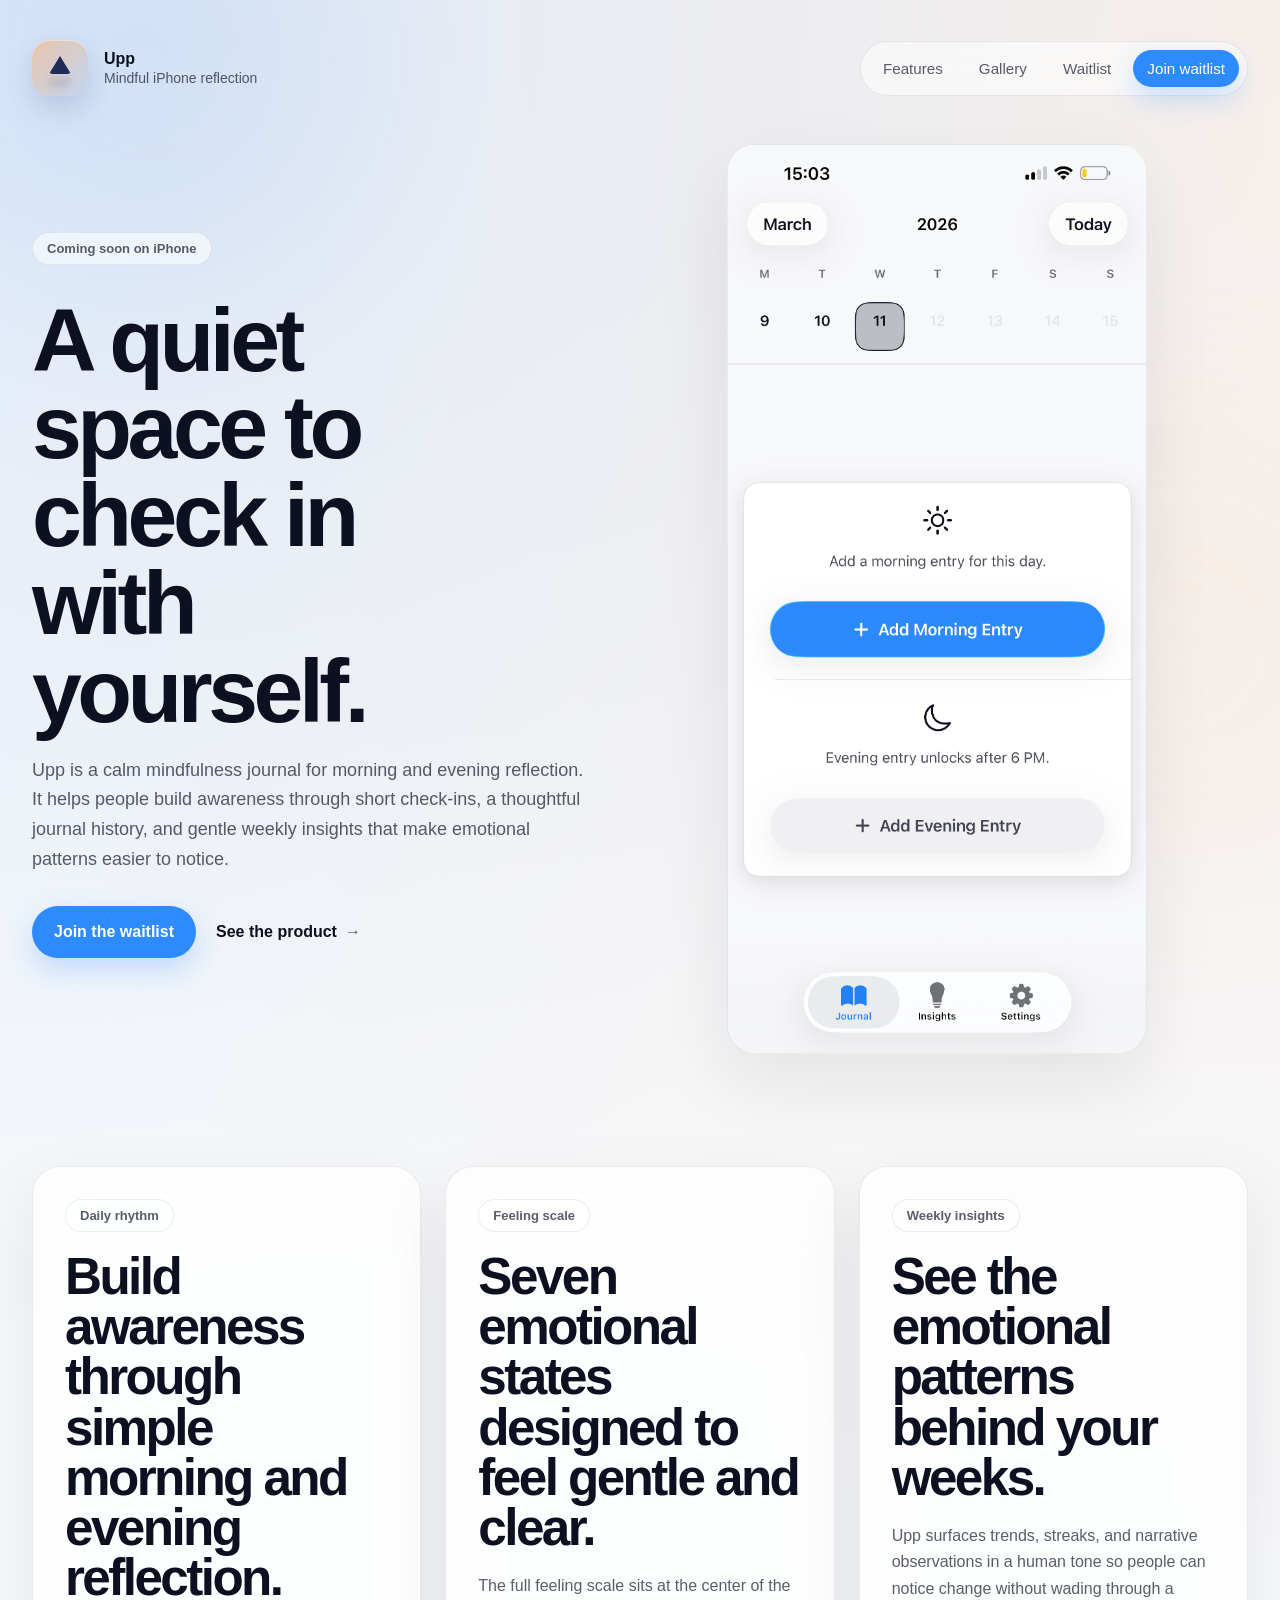
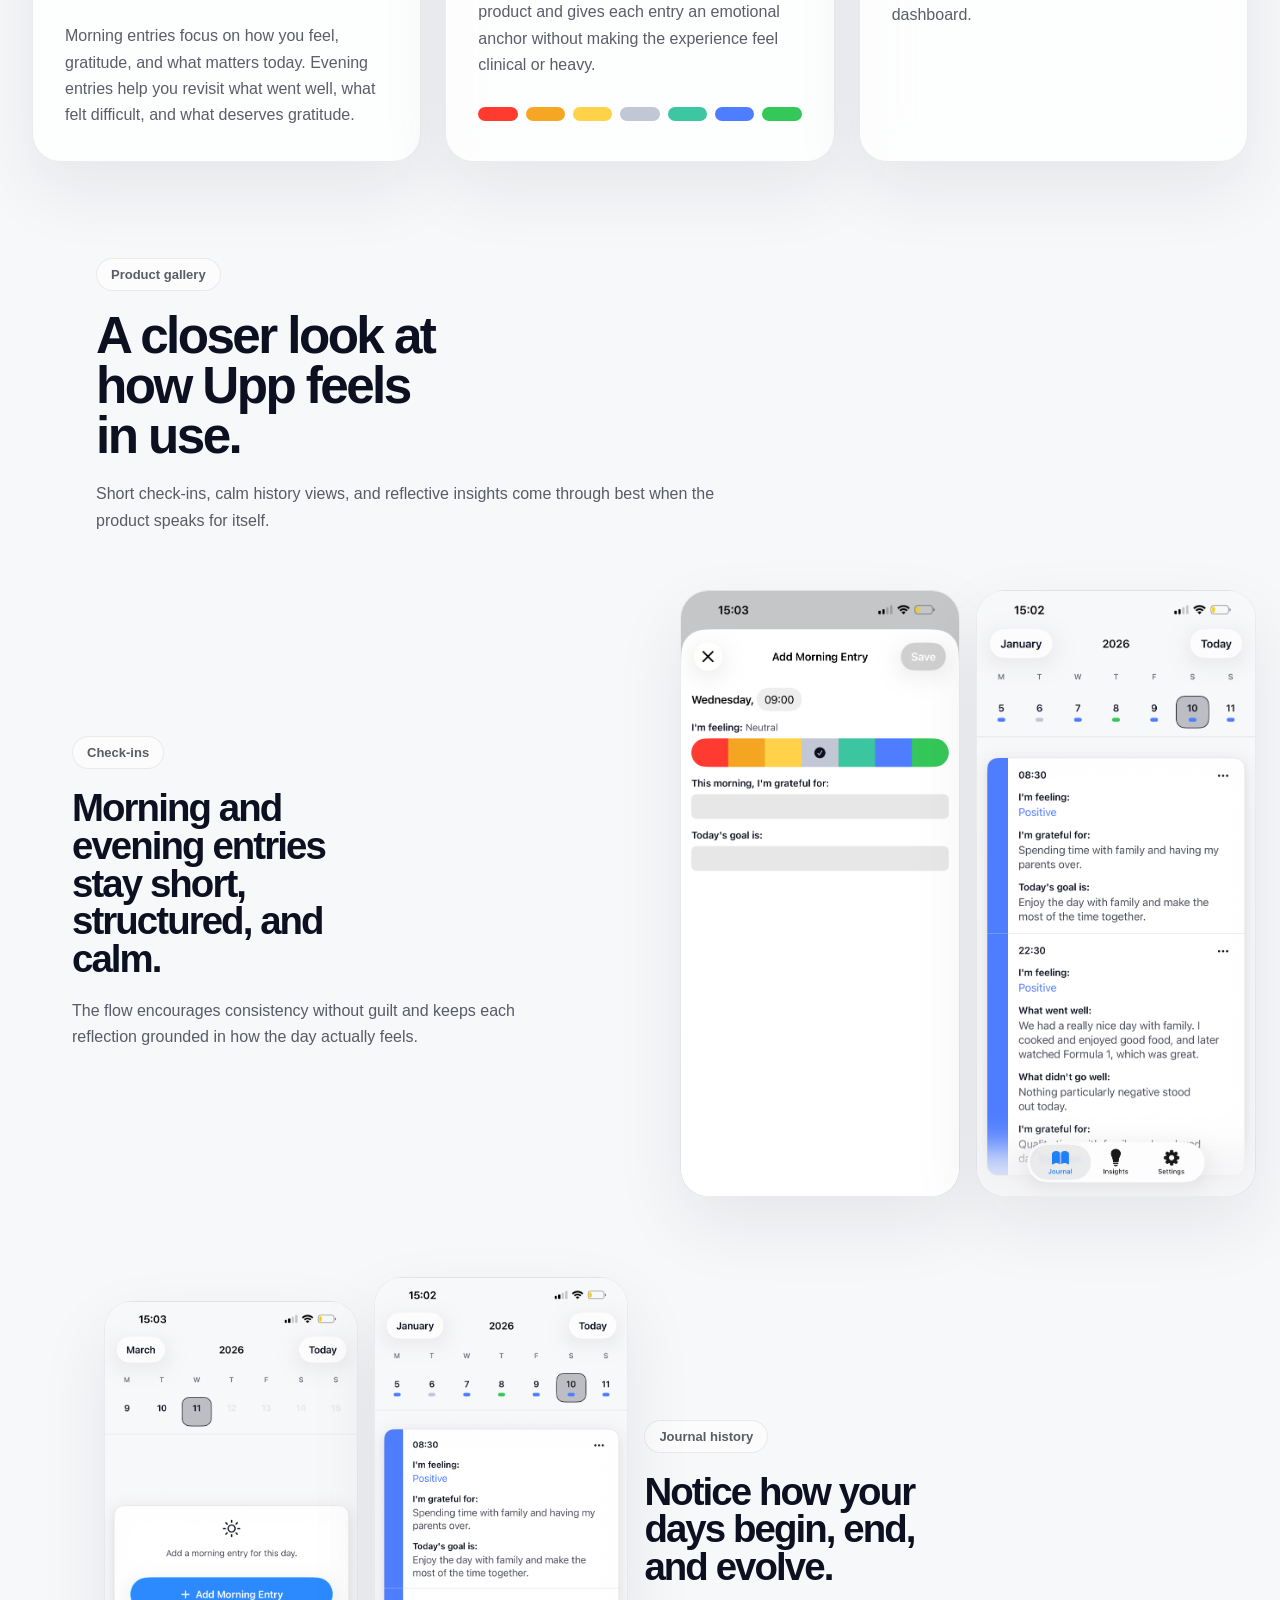
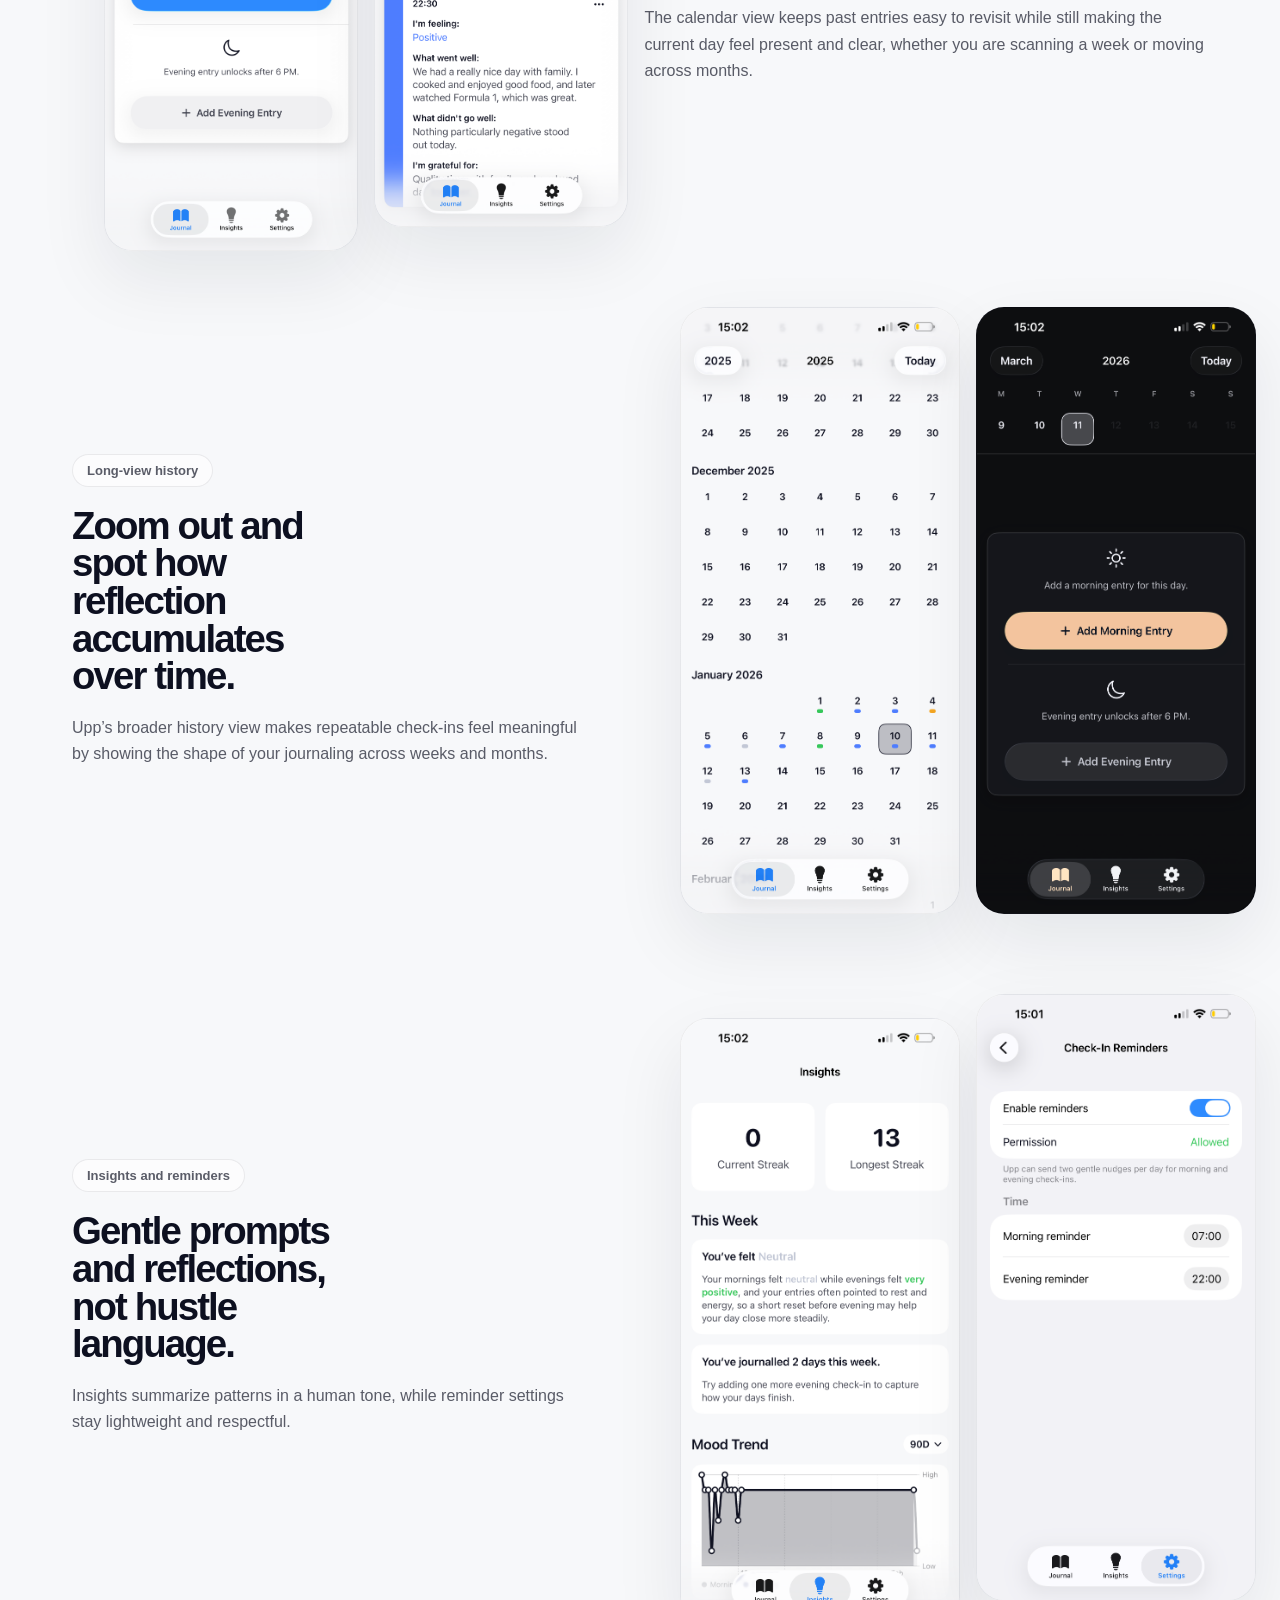
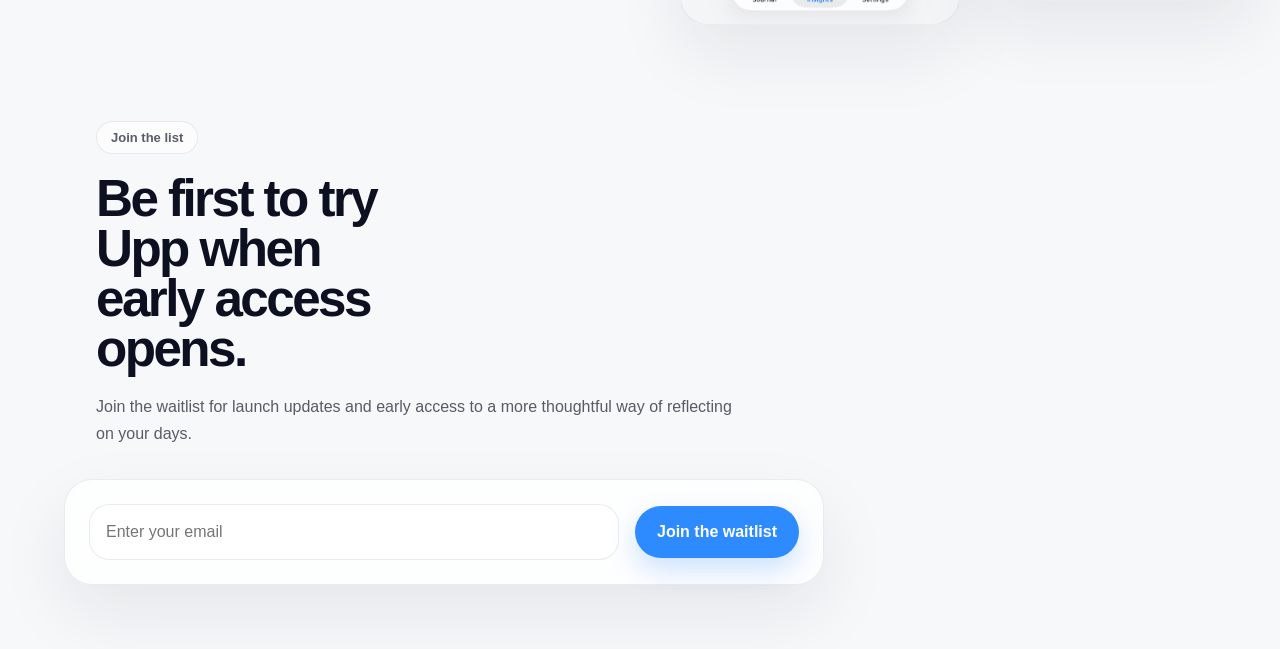
==== index.html @ 7541a41a "Remove hero feature pills" ====
<!DOCTYPE html>
<html lang="en">
  <head>
    <meta charset="UTF-8" />
    <meta name="viewport" content="width=device-width, initial-scale=1.0" />
    <title>Upp | A quiet space to check in with yourself</title>
    <meta
      name="description"
      content="Upp is a calm iPhone app for morning and evening reflection, journal history, reminders, and weekly insights."
    />
    <link rel="stylesheet" href="./styles.css" />
  </head>
  <body>
    <div class="ambient ambient-one"></div>
    <div class="ambient ambient-two"></div>

    <div class="page-shell">
      <header class="site-header">
        <a class="brand" href="#top" aria-label="Upp home">
          <span class="brand-mark" aria-hidden="true">
            <span class="brand-triangle"></span>
            <span class="brand-shadow"></span>
          </span>
          <span class="brand-copy">
            <strong>Upp</strong>
            <span>Mindful iPhone reflection</span>
          </span>
        </a>

        <nav class="header-nav" aria-label="Primary">
          <a href="#features">Features</a>
          <a href="#gallery">Gallery</a>
          <a href="#waitlist">Waitlist</a>
          <a class="header-cta" href="#waitlist">Join waitlist</a>
        </nav>
      </header>

      <main id="top">
        <section class="hero">
          <div class="hero-copy stack-lg">
            <span class="eyebrow">Coming soon on iPhone</span>
            <div class="stack-md">
              <h1>A quiet space to check in with yourself.</h1>
              <p class="hero-text">
                Upp is a calm mindfulness journal for morning and evening
                reflection. It helps people build awareness through short
                check-ins, a thoughtful journal history, and gentle weekly
                insights that make emotional patterns easier to notice.
              </p>
            </div>

            <div class="hero-actions">
              <a class="primary-button" href="#waitlist">Join the waitlist</a>
              <a class="hero-link" href="#gallery">See the product</a>
            </div>
          </div>

          <div class="hero-gallery">
            <figure class="shot-frame shot-tall hero-shot">
              <picture>
                <source
                  srcset="./assets/journal-history-dark.png"
                  media="(prefers-color-scheme: dark)"
                />
                <img
                  src="./assets/journal-history-light.png"
                  alt="Upp journal history screen"
                />
              </picture>
            </figure>
          </div>
        </section>

        <section id="features" class="overview-grid">
          <article class="overview-card stack-md">
            <span class="eyebrow">Daily rhythm</span>
            <h2>Build awareness through simple morning and evening reflection.</h2>
            <p>
              Morning entries focus on how you feel, gratitude, and what matters
              today. Evening entries help you revisit what went well, what felt
              difficult, and what deserves gratitude.
            </p>
          </article>

          <article class="overview-card stack-md">
            <span class="eyebrow">Feeling scale</span>
            <h2>Seven emotional states designed to feel gentle and clear.</h2>
            <p>
              The full feeling scale sits at the center of the product and gives
              each entry an emotional anchor without making the experience feel
              clinical or heavy.
            </p>
            <div class="feeling-scale" aria-label="Feeling scale">
              <span class="mood-1"></span>
              <span class="mood-2"></span>
              <span class="mood-3"></span>
              <span class="mood-4"></span>
              <span class="mood-5"></span>
              <span class="mood-6"></span>
              <span class="mood-7"></span>
            </div>
          </article>

          <article class="overview-card stack-md">
            <span class="eyebrow">Weekly insights</span>
            <h2>See the emotional patterns behind your weeks.</h2>
            <p>
              Upp surfaces trends, streaks, and narrative observations in a
              human tone so people can notice change without wading through a
              dashboard.
            </p>
          </article>
        </section>

        <section id="gallery" class="gallery-section stack-lg">
          <div class="section-heading stack-sm">
            <span class="eyebrow">Product gallery</span>
            <h2>A closer look at how Upp feels in use.</h2>
            <p>
              Short check-ins, calm history views, and reflective insights come
              through best when the product speaks for itself.
            </p>
          </div>

          <div class="gallery-row gallery-row-primary">
            <div class="gallery-copy stack-md">
              <span class="eyebrow">Check-ins</span>
              <h3>Morning and evening entries stay short, structured, and calm.</h3>
              <p>
                The flow encourages consistency without guilt and keeps each
                reflection grounded in how the day actually feels.
              </p>
            </div>
            <div class="gallery-visuals">
              <figure class="shot-frame shot-tall shot-light">
                <img
                  src="./assets/checkin-light.png"
                  alt="Upp light mode morning check-in screen"
                />
              </figure>
              <figure class="shot-frame shot-tall shot-light">
                <img
                  src="./assets/journal-entry-light.png"
                  alt="Upp journal day detail with morning and evening entries"
                />
              </figure>
            </div>
          </div>

          <div class="gallery-row">
            <div class="gallery-visuals gallery-visuals-wide">
              <figure class="shot-frame shot-tall shot-light">
                <img
                  src="./assets/journal-history-light.png"
                  alt="Upp journal history calendar screen"
                />
              </figure>
              <figure class="shot-frame shot-tall shot-light">
                <img
                  src="./assets/journal-entry-light.png"
                  alt="Upp journal day detail with morning and evening entries"
                />
              </figure>
            </div>
            <div class="gallery-copy stack-md">
              <span class="eyebrow">Journal history</span>
              <h3>Notice how your days begin, end, and evolve.</h3>
              <p>
                The calendar view keeps past entries easy to revisit while still
                making the current day feel present and clear, whether you are
                scanning a week or moving across months.
              </p>
            </div>
          </div>

          <div class="gallery-row">
            <div class="gallery-copy stack-md">
              <span class="eyebrow">Long-view history</span>
              <h3>Zoom out and spot how reflection accumulates over time.</h3>
              <p>
                Upp’s broader history view makes repeatable check-ins feel
                meaningful by showing the shape of your journaling across weeks
                and months.
              </p>
            </div>
            <div class="gallery-visuals">
              <figure class="shot-frame shot-tall shot-light">
                <img
                  src="./assets/journal-history-year-light.png"
                  alt="Upp extended journal history view across multiple months"
                />
              </figure>
              <figure class="shot-frame shot-tall shot-dark">
                <img
                  src="./assets/journal-history-dark.png"
                  alt="Upp dark mode journal history screen"
                />
              </figure>
            </div>
          </div>

          <div class="gallery-row">
            <div class="gallery-copy stack-md">
              <span class="eyebrow">Insights and reminders</span>
              <h3>Gentle prompts and reflections, not hustle language.</h3>
              <p>
                Insights summarize patterns in a human tone, while reminder
                settings stay lightweight and respectful.
              </p>
            </div>
            <div class="gallery-visuals gallery-visuals-wide">
              <figure class="shot-frame shot-tall shot-light">
                <img
                  src="./assets/insights-light.png"
                  alt="Upp insights screen with streaks and mood trend"
                />
              </figure>
              <figure class="shot-frame shot-tall shot-light">
                <img
                  src="./assets/reminders-light.png"
                  alt="Upp reminders settings screen"
                />
              </figure>
            </div>
          </div>
        </section>

        <section id="waitlist" class="waitlist-section">
          <div class="section-heading stack-sm">
            <span class="eyebrow">Join the list</span>
            <h2>Be first to try Upp when early access opens.</h2>
            <p>
              Join the waitlist for launch updates and early access to a more
              thoughtful way of reflecting on your days.
            </p>
          </div>

          <form
            class="waitlist-form"
            name="upp-waitlist"
            method="POST"
            data-netlify="true"
            netlify-honeypot="bot-field"
            action="/success.html"
          >
            <input type="hidden" name="form-name" value="upp-waitlist" />
            <p class="hidden-field">
              <label>
                Don’t fill this out if you’re human:
                <input name="bot-field" />
              </label>
            </p>
            <label class="sr-only" for="email">Email address</label>
            <div class="form-row">
              <input
                id="email"
                name="email"
                type="email"
                placeholder="Enter your email"
                autocomplete="email"
                required
              />
              <button type="submit">Join the waitlist</button>
            </div>
          </form>
        </section>
      </main>
    </div>

    <script src="./script.js"></script>
  </body>
</html>
---- styles.css ----
:root {
  color-scheme: light dark;
  --bg: #f7f8fa;
  --surface: rgba(255, 255, 255, 0.78);
  --surface-strong: #ffffff;
  --surface-soft: rgba(255, 255, 255, 0.56);
  --text: #0d1020;
  --text-secondary: rgba(13, 16, 32, 0.68);
  --line: rgba(13, 16, 32, 0.08);
  --shadow: 0 28px 70px rgba(18, 24, 42, 0.08);
  --accent: #2e8bff;
  --accent-soft: #f7c7a3;
  --accent-text: #ffffff;
  --mood-1: #ff3b30;
  --mood-2: #f5a623;
  --mood-3: #ffd24a;
  --mood-4: #c2c7d6;
  --mood-5: #3cc6a1;
  --mood-6: #4f7dff;
  --mood-7: #34c759;
  --space-8: 8px;
  --space-16: 16px;
  --space-24: 24px;
  --space-32: 32px;
  --space-48: 48px;
  --space-64: 64px;
  --radius-sm: 18px;
  --radius-md: 28px;
  --radius-lg: 40px;
  --font-sans: "SF Pro Display", "SF Pro Text", -apple-system, BlinkMacSystemFont,
    "Segoe UI", sans-serif;
}

@media (prefers-color-scheme: dark) {
  :root {
    --bg: #0d0e11;
    --surface: rgba(21, 23, 28, 0.8);
    --surface-strong: #15171c;
    --surface-soft: rgba(21, 23, 28, 0.62);
    --text: #f7f8ff;
    --text-secondary: rgba(247, 248, 255, 0.68);
    --line: rgba(247, 248, 255, 0.08);
    --shadow: 0 28px 80px rgba(0, 0, 0, 0.28);
    --accent: #f4c6a1;
    --accent-soft: #f5ae7b;
    --accent-text: #051020;
  }
}

* {
  box-sizing: border-box;
}

html {
  scroll-behavior: smooth;
}

body {
  margin: 0;
  font-family: var(--font-sans);
  color: var(--text);
  background:
    radial-gradient(circle at top left, rgba(46, 139, 255, 0.12), transparent 24%),
    radial-gradient(circle at top right, rgba(247, 199, 163, 0.18), transparent 28%),
    var(--bg);
  -webkit-font-smoothing: antialiased;
  text-rendering: optimizeLegibility;
}

a {
  color: inherit;
  text-decoration: none;
}

button,
input {
  font: inherit;
}

.ambient {
  position: fixed;
  width: 440px;
  height: 440px;
  border-radius: 50%;
  filter: blur(90px);
  pointer-events: none;
  opacity: 0.45;
}

.ambient-one {
  top: -160px;
  left: -80px;
  background: rgba(46, 139, 255, 0.18);
}

.ambient-two {
  top: 420px;
  right: -120px;
  background: rgba(247, 199, 163, 0.24);
}

.page-shell {
  position: relative;
  z-index: 1;
  width: min(1240px, calc(100% - 64px));
  margin: 0 auto;
  padding: 24px 0 64px;
}

.site-header {
  display: flex;
  align-items: center;
  justify-content: space-between;
  gap: var(--space-16);
  padding: 16px 0 32px;
}

.brand {
  display: inline-flex;
  align-items: center;
  gap: var(--space-16);
}

.brand-mark {
  position: relative;
  display: inline-flex;
  align-items: center;
  justify-content: center;
  width: 56px;
  height: 56px;
  border-radius: 18px;
  background: linear-gradient(135deg, #e8c5ab 0%, #c4d5ef 100%);
  box-shadow:
    inset 0 1px 0 rgba(255, 255, 255, 0.45),
    0 12px 28px rgba(38, 54, 101, 0.16);
}

.brand-triangle {
  width: 0;
  height: 0;
  border-left: 11px solid transparent;
  border-right: 11px solid transparent;
  border-bottom: 18px solid #1e2d57;
  border-radius: 4px;
  transform: translateY(-3px);
}

.brand-shadow {
  position: absolute;
  bottom: 11px;
  width: 20px;
  height: 6px;
  border-radius: 999px;
  background: rgba(30, 45, 87, 0.22);
  filter: blur(4px);
}

.brand-copy {
  display: grid;
  gap: 2px;
}

.brand-copy strong {
  font-size: 1rem;
  font-weight: 600;
}

.brand-copy span {
  color: var(--text-secondary);
  font-size: 0.875rem;
}

.header-nav {
  display: inline-flex;
  align-items: center;
  gap: 8px;
  padding: 8px;
  border-radius: 999px;
  border: 1px solid var(--line);
  background: var(--surface-soft);
  backdrop-filter: blur(24px);
}

.header-nav a {
  padding: 10px 14px;
  border-radius: 999px;
  color: var(--text-secondary);
  font-size: 0.95rem;
}

.header-nav a:hover {
  background: rgba(255, 255, 255, 0.36);
  color: var(--text);
}

.header-cta,
.primary-button,
button {
  background: var(--accent);
  color: var(--accent-text) !important;
  box-shadow: 0 12px 28px color-mix(in srgb, var(--accent) 24%, transparent);
}

main {
  display: grid;
  gap: 96px;
}

.hero,
.gallery-row {
  display: grid;
  grid-template-columns: minmax(0, 0.95fr) minmax(0, 1.05fr);
  gap: 32px;
  align-items: center;
}

.stack-lg,
.stack-md,
.stack-sm {
  display: grid;
}

.stack-lg {
  gap: 32px;
}

.stack-md {
  gap: 20px;
}

.stack-sm {
  gap: 8px;
}

.eyebrow {
  display: inline-flex;
  width: fit-content;
  padding: 8px 14px;
  border-radius: 999px;
  border: 1px solid var(--line);
  background: var(--surface-soft);
  color: var(--text-secondary);
  font-size: 0.8125rem;
  font-weight: 600;
}

h1,
h2,
h3 {
  margin: 0;
  font-weight: 600;
  letter-spacing: -0.05em;
  line-height: 0.98;
}

h1 {
  font-size: clamp(3rem, 7vw, 5.8rem);
  max-width: 9ch;
}

h2 {
  font-size: clamp(2rem, 4vw, 3.5rem);
  max-width: 12ch;
}

h3 {
  font-size: clamp(1.75rem, 3vw, 2.5rem);
  max-width: 13ch;
}

p,
.form-note {
  margin: 0;
  color: var(--text-secondary);
  font-size: 1rem;
  line-height: 1.65;
}

.hero-text {
  max-width: 56ch;
  font-size: 1.125rem;
}

.hero-actions,
.hero-points,
.form-row {
  display: flex;
  align-items: center;
  gap: 16px;
}

.hero-copy {
  align-content: start;
  justify-items: start;
  padding: 16px 0;
}

.primary-button,
button {
  display: inline-flex;
  align-items: center;
  justify-content: center;
  min-height: 52px;
  padding: 0 22px;
  border: 0;
  border-radius: 999px;
  font-weight: 600;
  transition:
    transform 160ms ease,
    box-shadow 160ms ease;
}

.primary-button:hover,
button:hover {
  transform: translateY(-1px);
}

.hero-actions {
  gap: 20px;
  margin-bottom: 8px;
}

.hero-link {
  display: inline-flex;
  align-items: center;
  min-height: 52px;
  color: var(--text);
  font-weight: 600;
}

.hero-link::after {
  content: "→";
  margin-left: 8px;
  color: var(--text-secondary);
}

.hero-points {
  flex-wrap: wrap;
  gap: 12px;
  max-width: 560px;
}

.hero-points span {
  padding: 10px 12px;
  border-radius: 18px;
  border: 1px solid var(--line);
  background: rgba(255, 255, 255, 0.28);
  color: var(--text-secondary);
  font-size: 0.95rem;
}

.hero-gallery,
.shot-stack,
.gallery-visuals,
.gallery-visuals-wide,
.overview-grid,
.waitlist-section {
  display: grid;
  gap: 16px;
}

.hero-gallery {
  grid-template-columns: minmax(320px, 420px);
  align-items: center;
  justify-content: center;
  justify-items: center;
}

.shot-frame,
.overview-card,
.waitlist-form {
  padding: 16px;
  border-radius: 28px;
  border: 1px solid var(--line);
  background: var(--surface);
  box-shadow: var(--shadow);
  backdrop-filter: blur(24px);
}

.shot-frame {
  position: relative;
  display: grid;
  place-items: center;
  overflow: hidden;
  min-height: 320px;
  padding: 0;
  width: 100%;
}

.shot-frame picture {
  display: block;
  width: 100%;
  height: 100%;
}

.shot-light {
  background:
    linear-gradient(180deg, rgba(255, 255, 255, 0.92), rgba(242, 244, 248, 0.92)),
    var(--surface);
}

.hero-shot {
  background:
    linear-gradient(180deg, rgba(255, 255, 255, 0.92), rgba(242, 244, 248, 0.92)),
    var(--surface);
}

.shot-dark {
  background:
    linear-gradient(180deg, rgba(17, 18, 24, 0.96), rgba(8, 9, 14, 0.96)),
    #0d0e11;
  color: #f7f8ff;
}

@media (prefers-color-scheme: dark) {
  .hero-shot {
    background:
      linear-gradient(180deg, rgba(17, 18, 24, 0.96), rgba(8, 9, 14, 0.96)),
      #0d0e11;
  }
}

.shot-tall {
  min-height: 0;
  aspect-ratio: 9 / 19.5;
}

.shot-frame img {
  display: block;
  width: 100%;
  height: 100%;
  object-fit: cover;
  object-position: top center;
}

.overview-grid {
  grid-template-columns: repeat(3, minmax(0, 1fr));
  gap: 24px;
}

.overview-card {
  gap: 20px;
  padding: 32px;
  align-content: start;
  min-height: 100%;
}

.feeling-scale {
  display: grid;
  grid-template-columns: repeat(7, minmax(0, 1fr));
  gap: 8px;
  margin-top: 8px;
}

.feeling-scale span {
  height: 14px;
  border-radius: 999px;
}

.mood-1 { background: var(--mood-1); }
.mood-2 { background: var(--mood-2); }
.mood-3 { background: var(--mood-3); }
.mood-4 { background: var(--mood-4); }
.mood-5 { background: var(--mood-5); }
.mood-6 { background: var(--mood-6); }
.mood-7 { background: var(--mood-7); }

.gallery-section {
  gap: 32px;
  padding-inline: 32px;
}

.gallery-row {
  gap: 48px;
  padding-block: 8px;
}

.gallery-copy {
  display: grid;
  gap: 20px;
  align-content: start;
  padding-inline: 8px;
}

.gallery-visuals {
  grid-template-columns: repeat(2, minmax(240px, 280px));
  align-items: start;
  justify-content: end;
}

.gallery-visuals-wide .shot-frame:first-child {
  transform: translateY(24px);
}

.section-heading {
  max-width: 720px;
  gap: 20px;
  padding-inline: 32px;
}

.waitlist-section {
  gap: 32px;
  padding-inline: 32px;
}

.waitlist-form {
  gap: 16px;
  padding: 24px;
  max-width: 760px;
}

input[type="email"] {
  flex: 1;
  min-height: 56px;
  padding: 0 16px;
  border: 1px solid var(--line);
  border-radius: 20px;
  background: var(--surface-strong);
  color: var(--text);
}

input[type="email"]:focus {
  outline: 2px solid color-mix(in srgb, var(--accent) 32%, transparent);
  outline-offset: 2px;
}

.waitlist-form.is-submitting button {
  opacity: 0.7;
  pointer-events: none;
}

.hidden-field,
.sr-only {
  position: absolute;
  width: 1px;
  height: 1px;
  padding: 0;
  margin: -1px;
  overflow: hidden;
  clip: rect(0, 0, 0, 0);
  white-space: nowrap;
  border: 0;
}

@media (max-width: 1080px) {
  .hero,
  .gallery-row,
  .overview-grid {
    grid-template-columns: 1fr;
  }

  .hero-gallery {
    grid-template-columns: 1fr;
  }
}

@media (max-width: 820px) {
  .site-header,
  .header-nav,
  .hero-actions,
  .form-row {
    flex-direction: column;
    align-items: stretch;
  }

  .header-nav {
    width: 100%;
    border-radius: 24px;
  }

  .header-nav a,
  .header-cta,
  .primary-button,
  button,
  input[type="email"] {
    width: 100%;
  }

  .hero-link {
    min-height: auto;
    justify-content: center;
    padding-top: 4px;
  }

  .gallery-visuals {
    grid-template-columns: 1fr;
  }

  .gallery-visuals-wide .shot-frame:first-child {
    transform: none;
  }
}

@media (max-width: 640px) {
  .page-shell {
    width: min(100% - 32px, 1240px);
    padding-top: 16px;
  }

  main {
    gap: 72px;
  }

  h1 {
    font-size: clamp(2.75rem, 14vw, 4.4rem);
    max-width: 10ch;
  }

  h2,
  h3 {
    max-width: none;
  }

  .shot-tall {
    min-height: 520px;
  }

  .overview-card,
  .waitlist-form {
    padding: 24px;
  }

  .gallery-section,
  .waitlist-section,
  .section-heading {
    padding-inline: 0;
  }
}
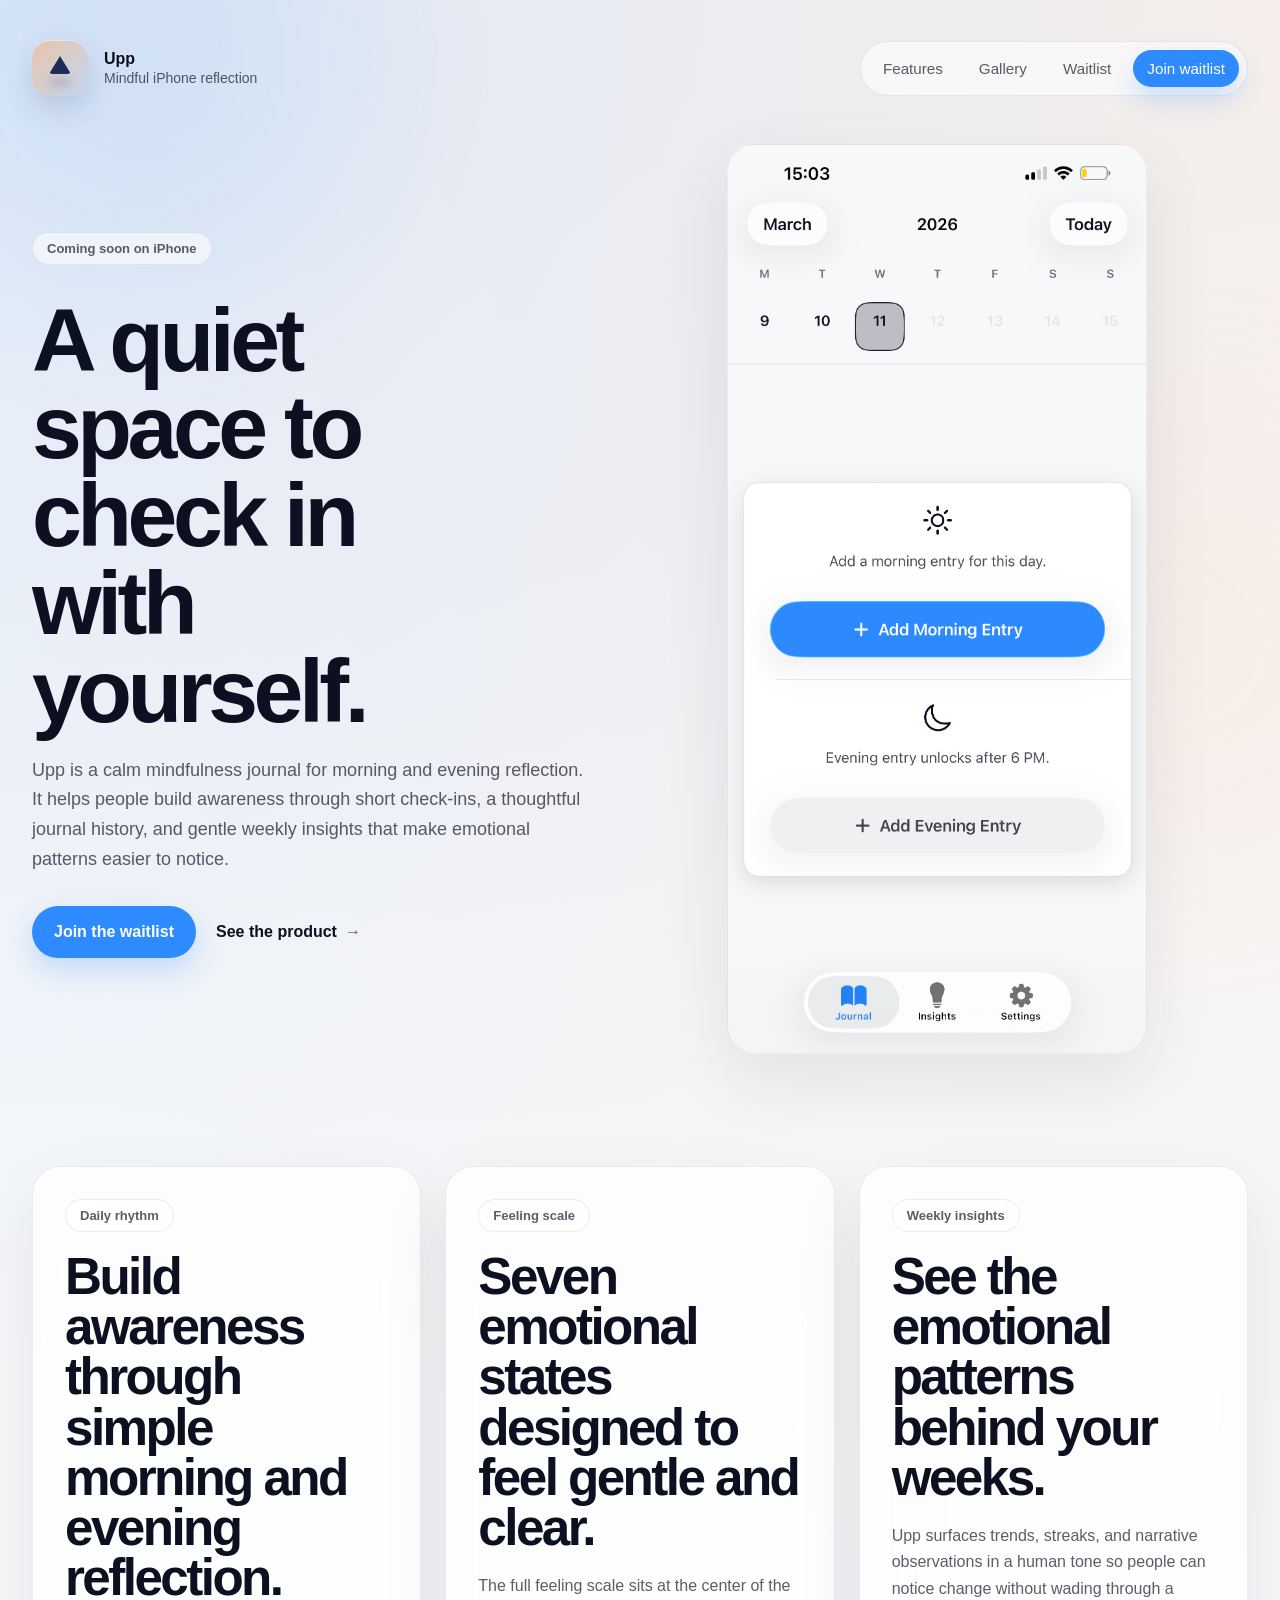
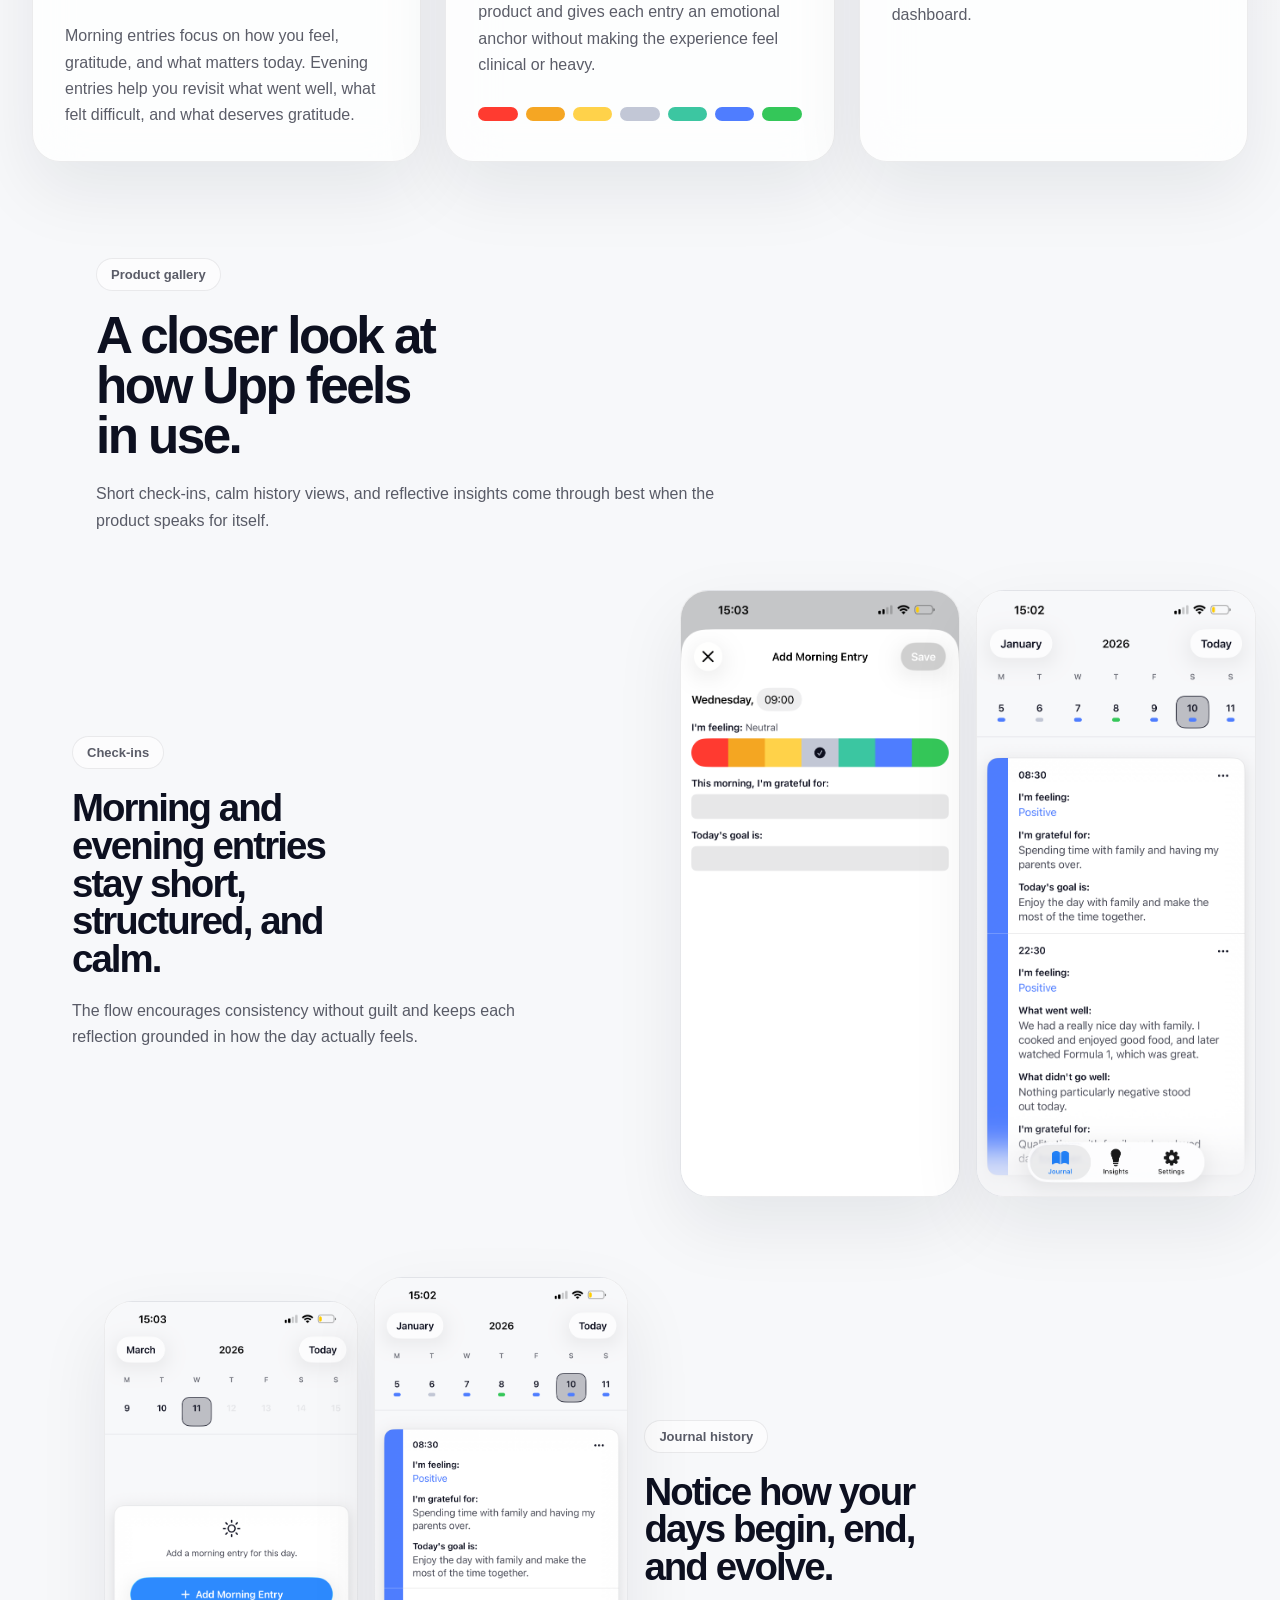
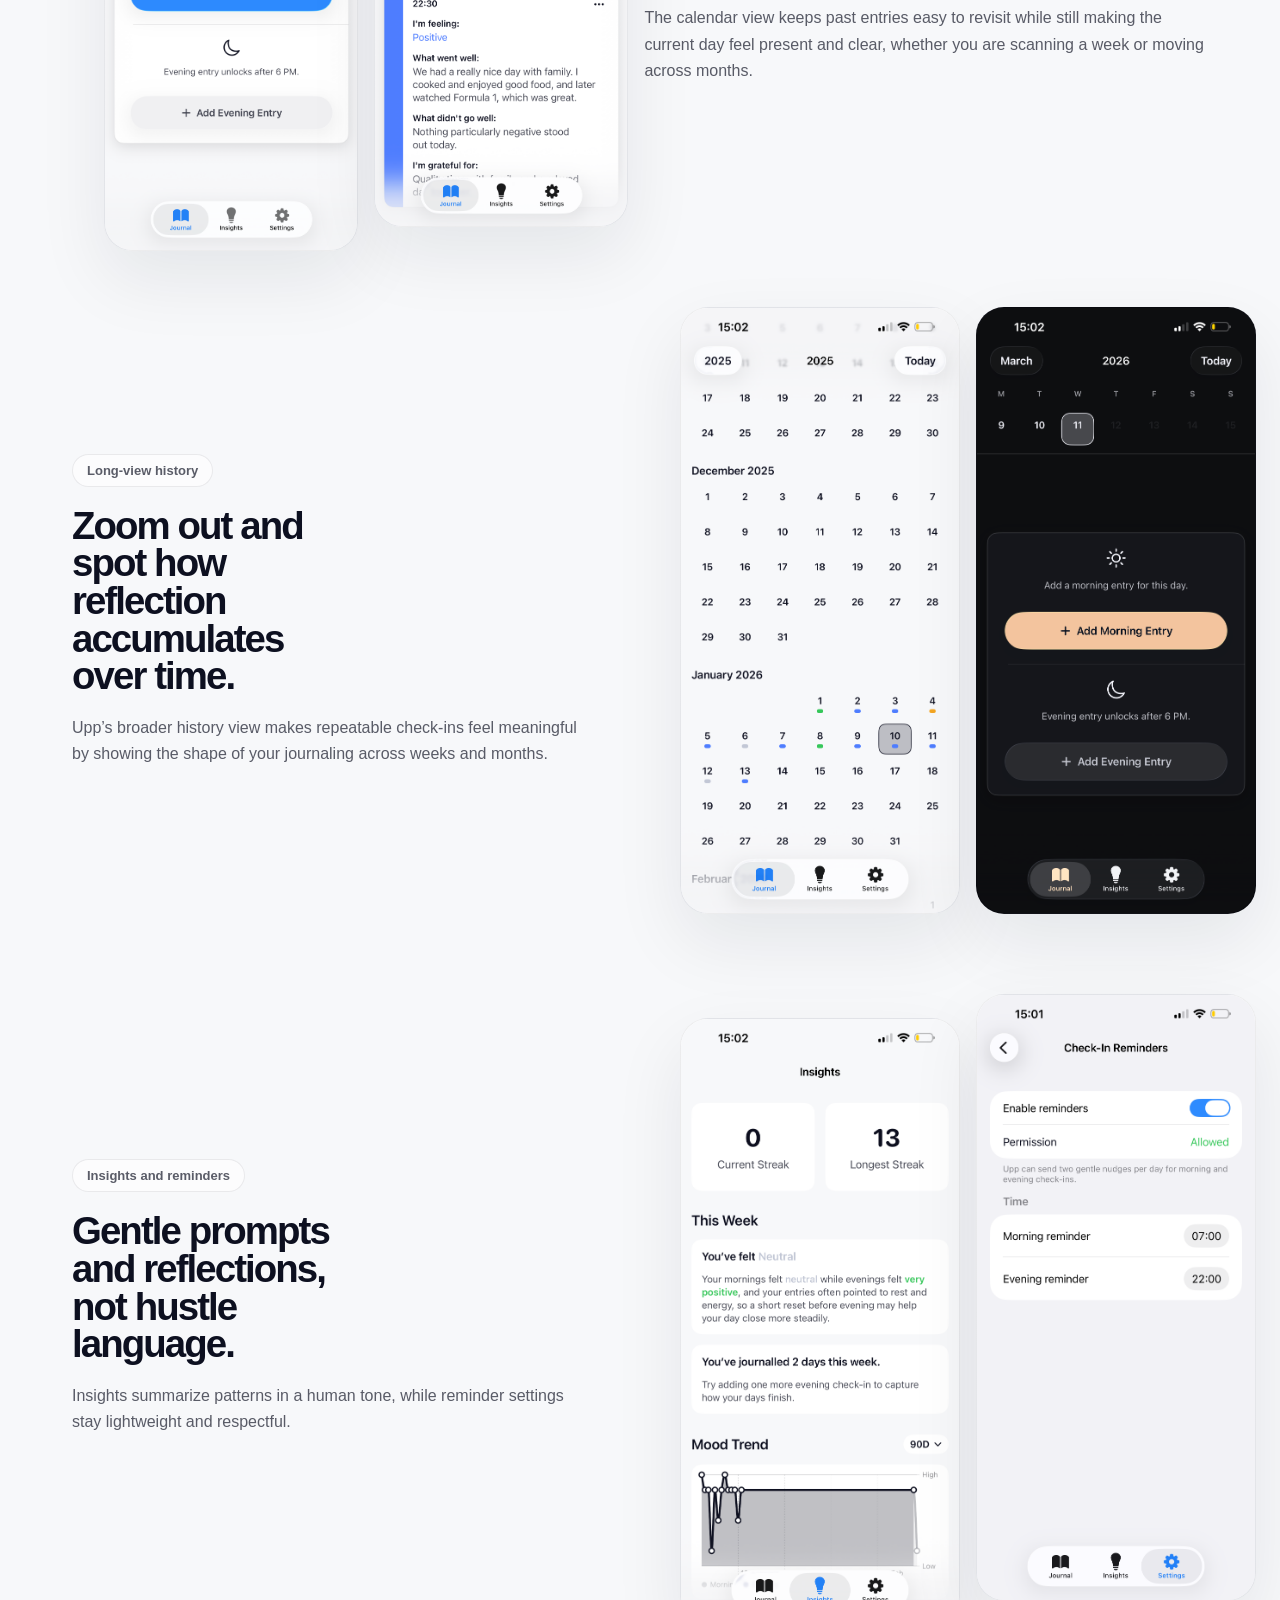
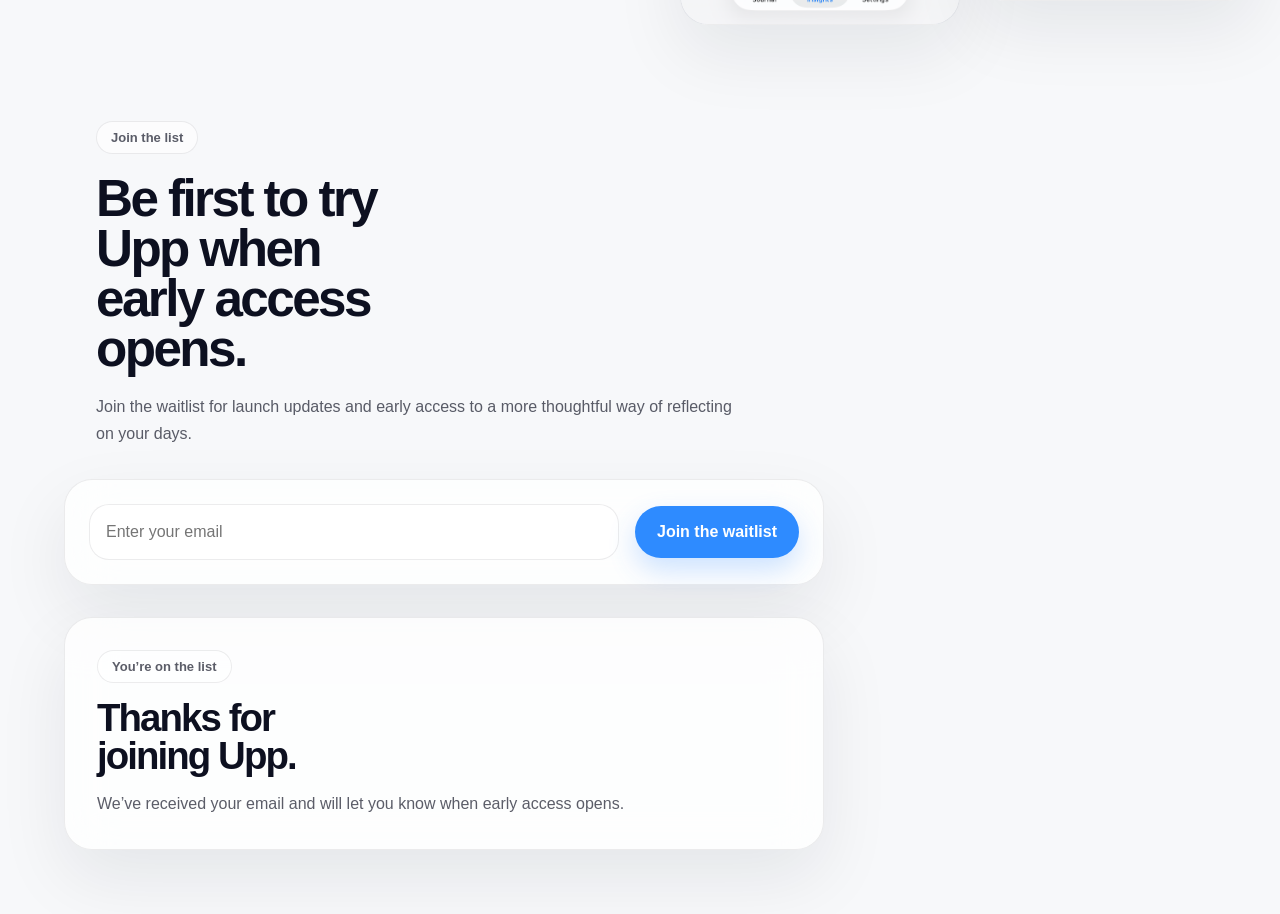
==== commit 1e2e1d80: "Handle waitlist success inline" ====
--- a/index.html
+++ b/index.html
@@ -236,12 +236,13 @@
           </div>
 
           <form
+            id="waitlist-form"
             class="waitlist-form"
             name="upp-waitlist"
             method="POST"
             data-netlify="true"
             netlify-honeypot="bot-field"
-            action="/success.html"
+            action="/"
           >
             <input type="hidden" name="form-name" value="upp-waitlist" />
             <p class="hidden-field">
@@ -263,6 +264,12 @@
               <button type="submit">Join the waitlist</button>
             </div>
           </form>
+
+          <div id="waitlist-success" class="waitlist-success" hidden>
+            <span class="eyebrow">You’re on the list</span>
+            <h3>Thanks for joining Upp.</h3>
+            <p>We’ve received your email and will let you know when early access opens.</p>
+          </div>
         </section>
       </main>
     </div>
--- a/styles.css
+++ b/styles.css
@@ -509,6 +509,18 @@
   max-width: 760px;
 }
 
+.waitlist-success {
+  display: grid;
+  gap: 16px;
+  max-width: 760px;
+  padding: 32px;
+  border-radius: 28px;
+  border: 1px solid var(--line);
+  background: var(--surface);
+  box-shadow: var(--shadow);
+  backdrop-filter: blur(24px);
+}
+
 input[type="email"] {
   flex: 1;
   min-height: 56px;
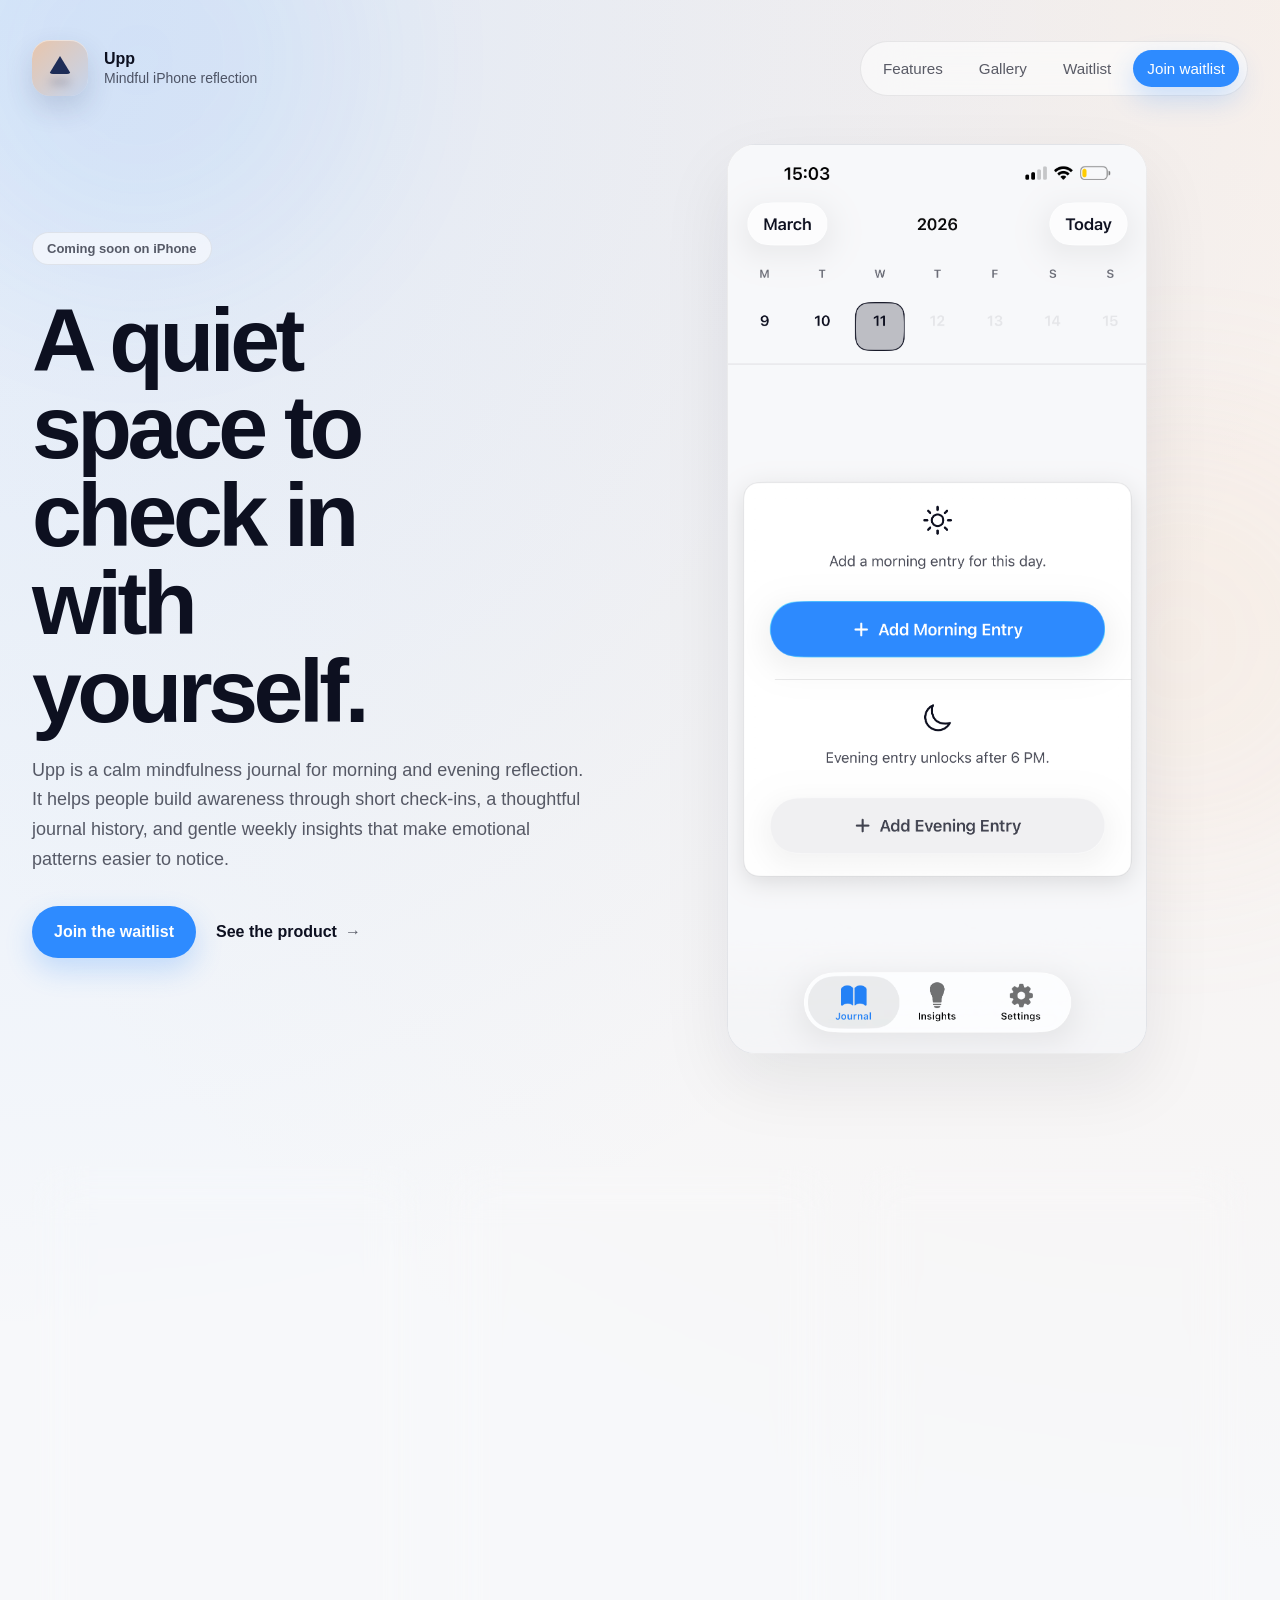
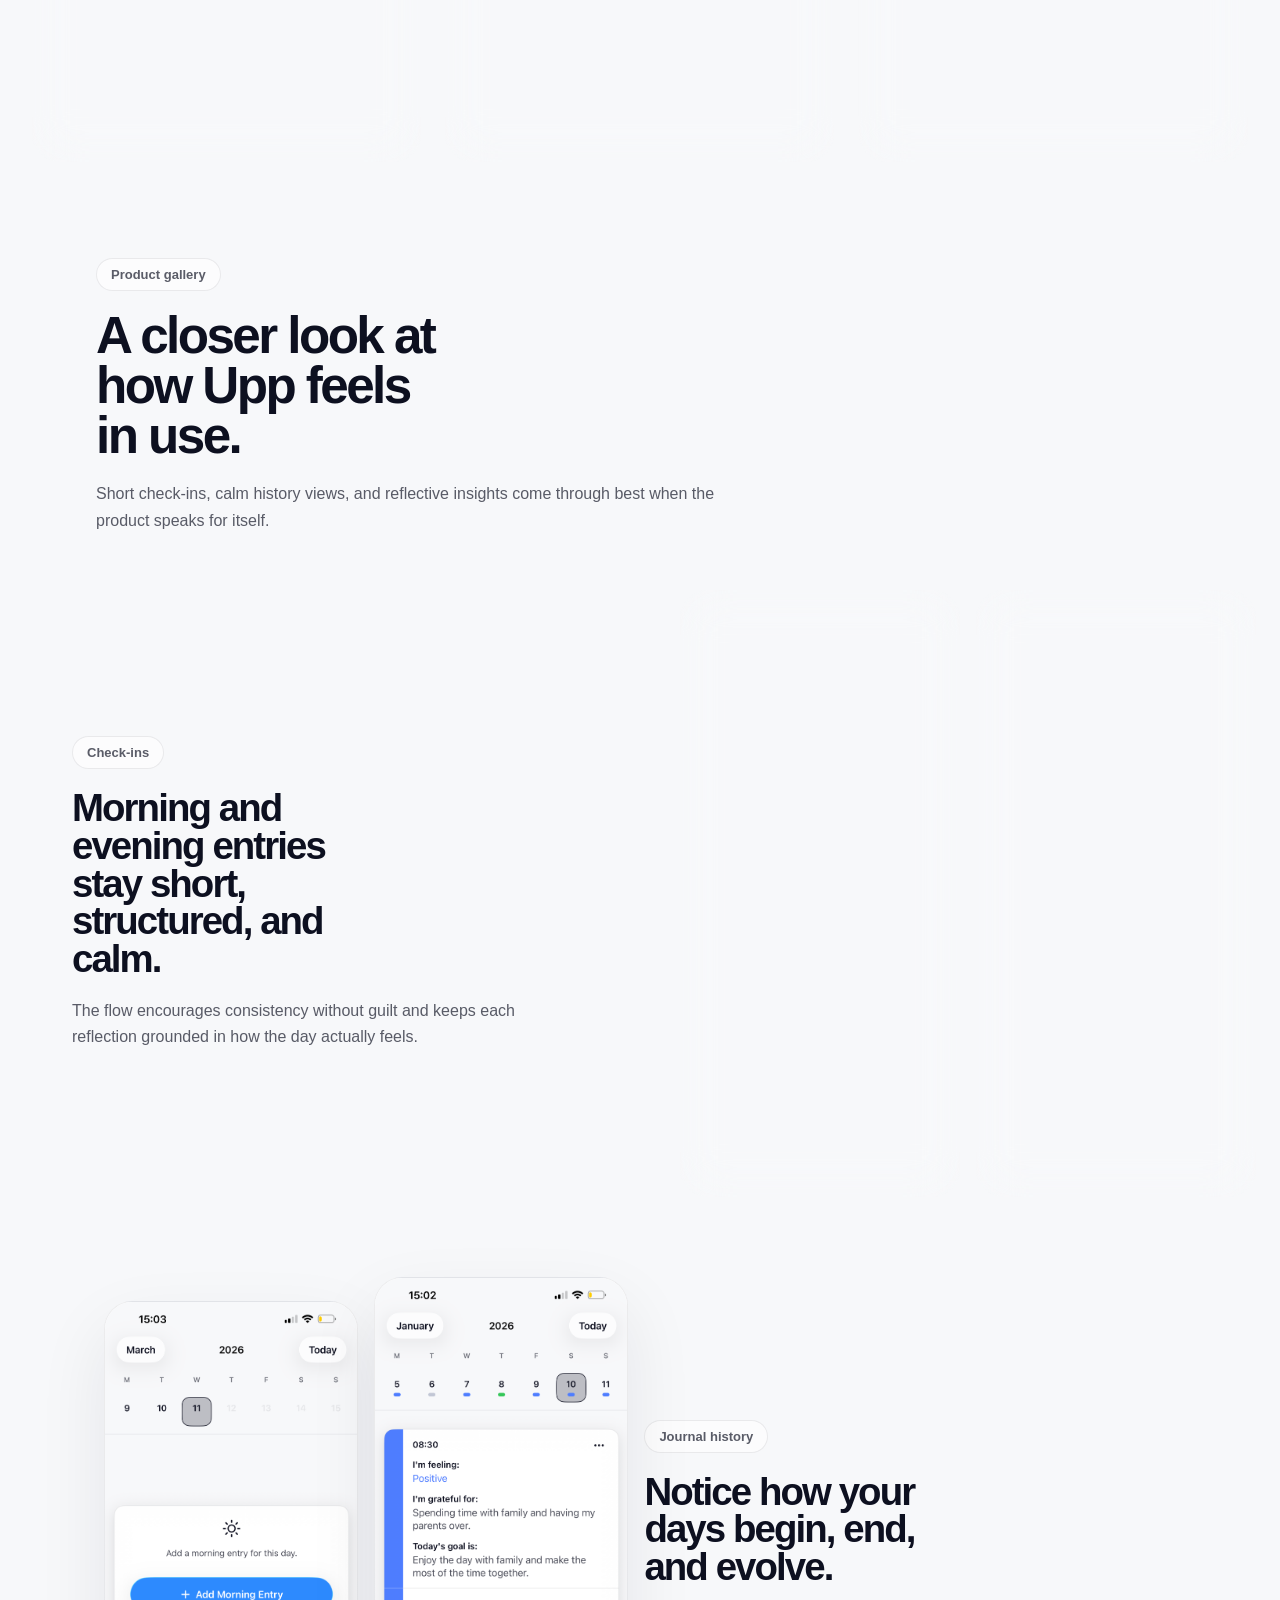
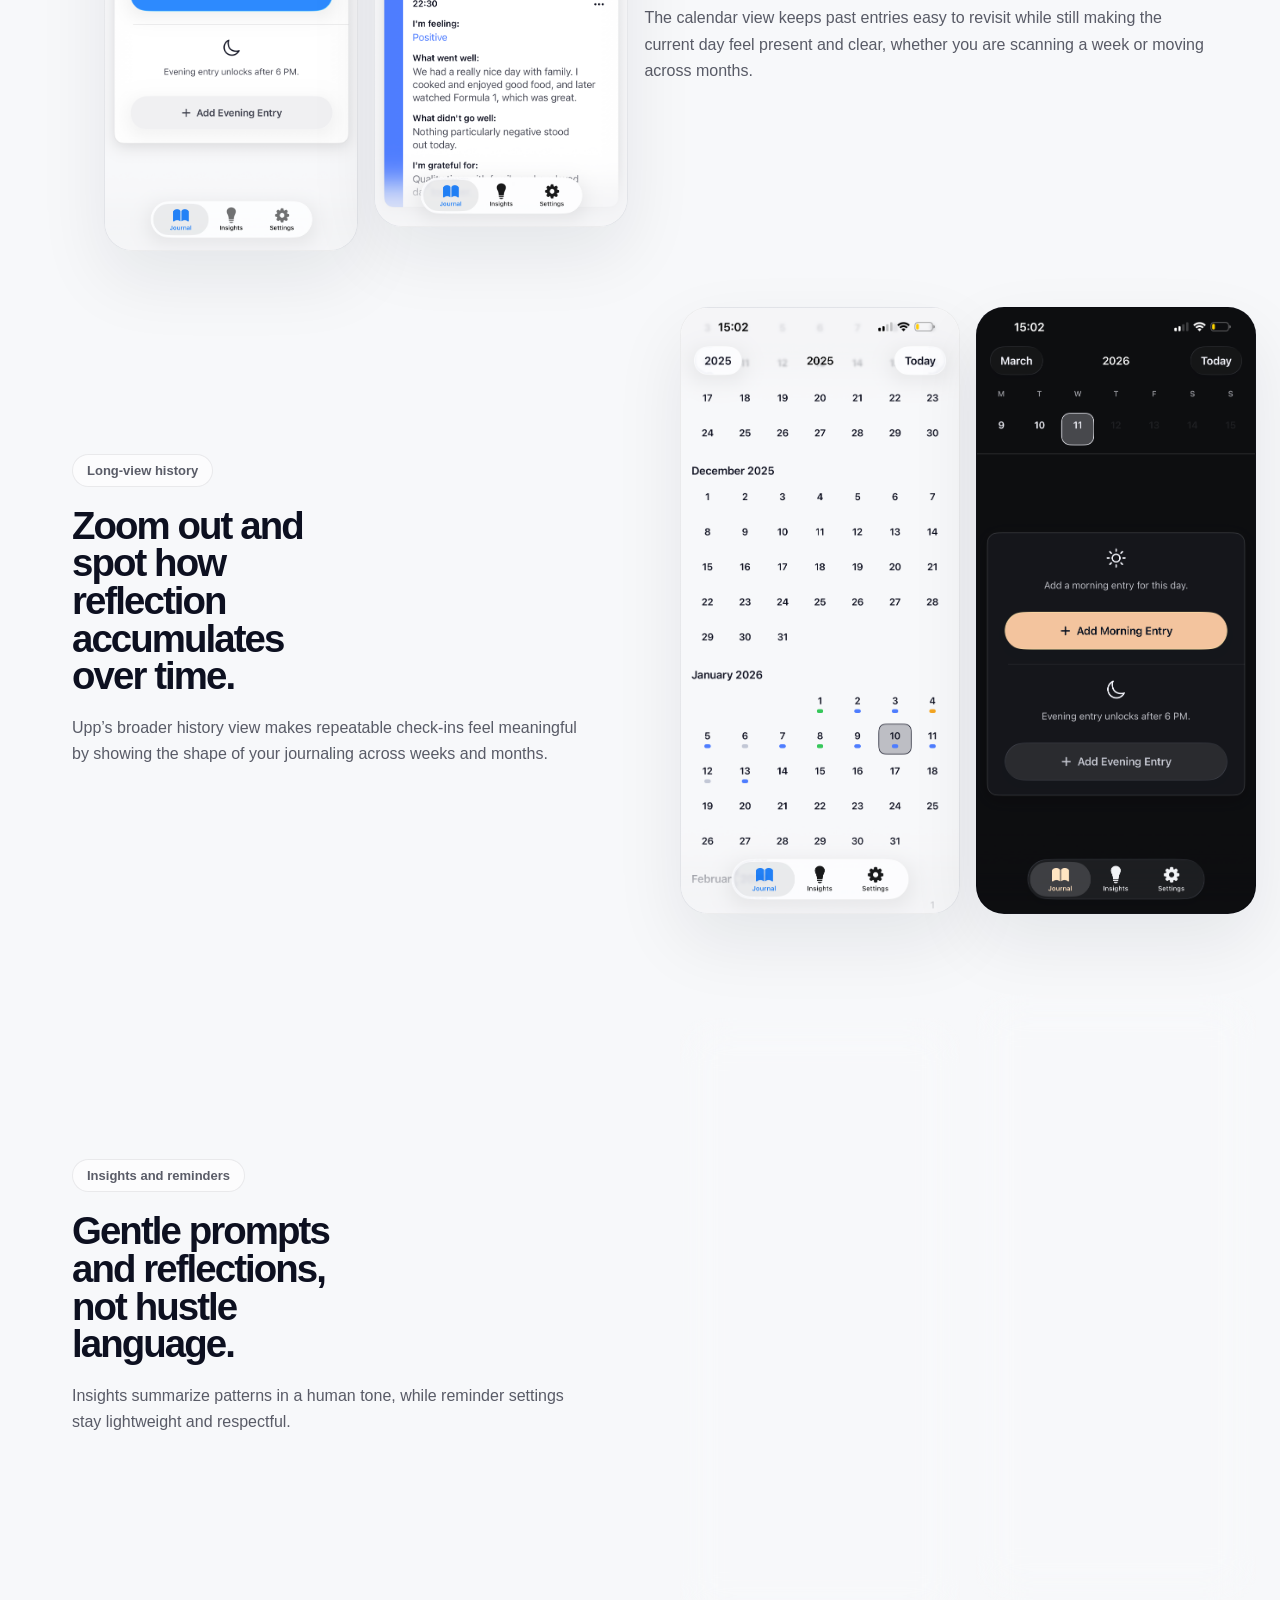
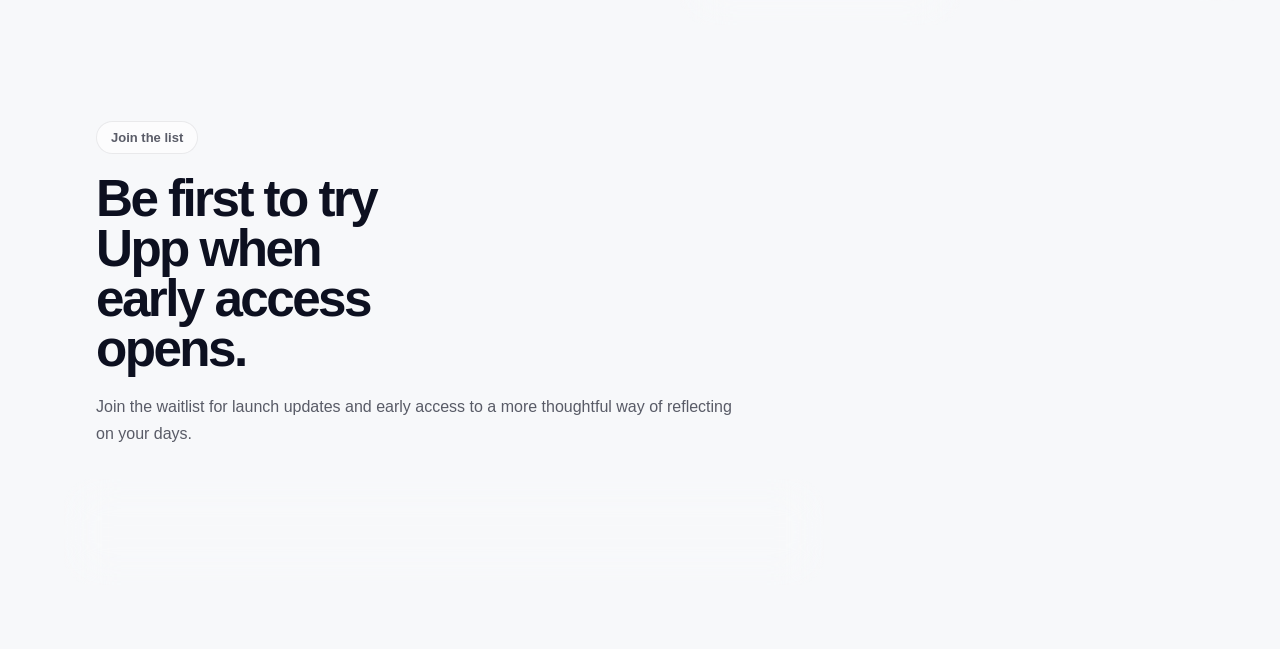
==== commit 22a876e2: "Add Upp favicon" ====
--- a/index.html
+++ b/index.html
@@ -8,6 +8,7 @@
       name="description"
       content="Upp is a calm iPhone app for morning and evening reflection, journal history, reminders, and weekly insights."
     />
+    <link rel="icon" type="image/svg+xml" href="./assets/favicon.svg" />
     <link rel="stylesheet" href="./styles.css" />
   </head>
   <body>
--- a/styles.css
+++ b/styles.css
@@ -521,6 +521,10 @@
   backdrop-filter: blur(24px);
 }
 
+.waitlist-success[hidden] {
+  display: none !important;
+}
+
 input[type="email"] {
   flex: 1;
   min-height: 56px;
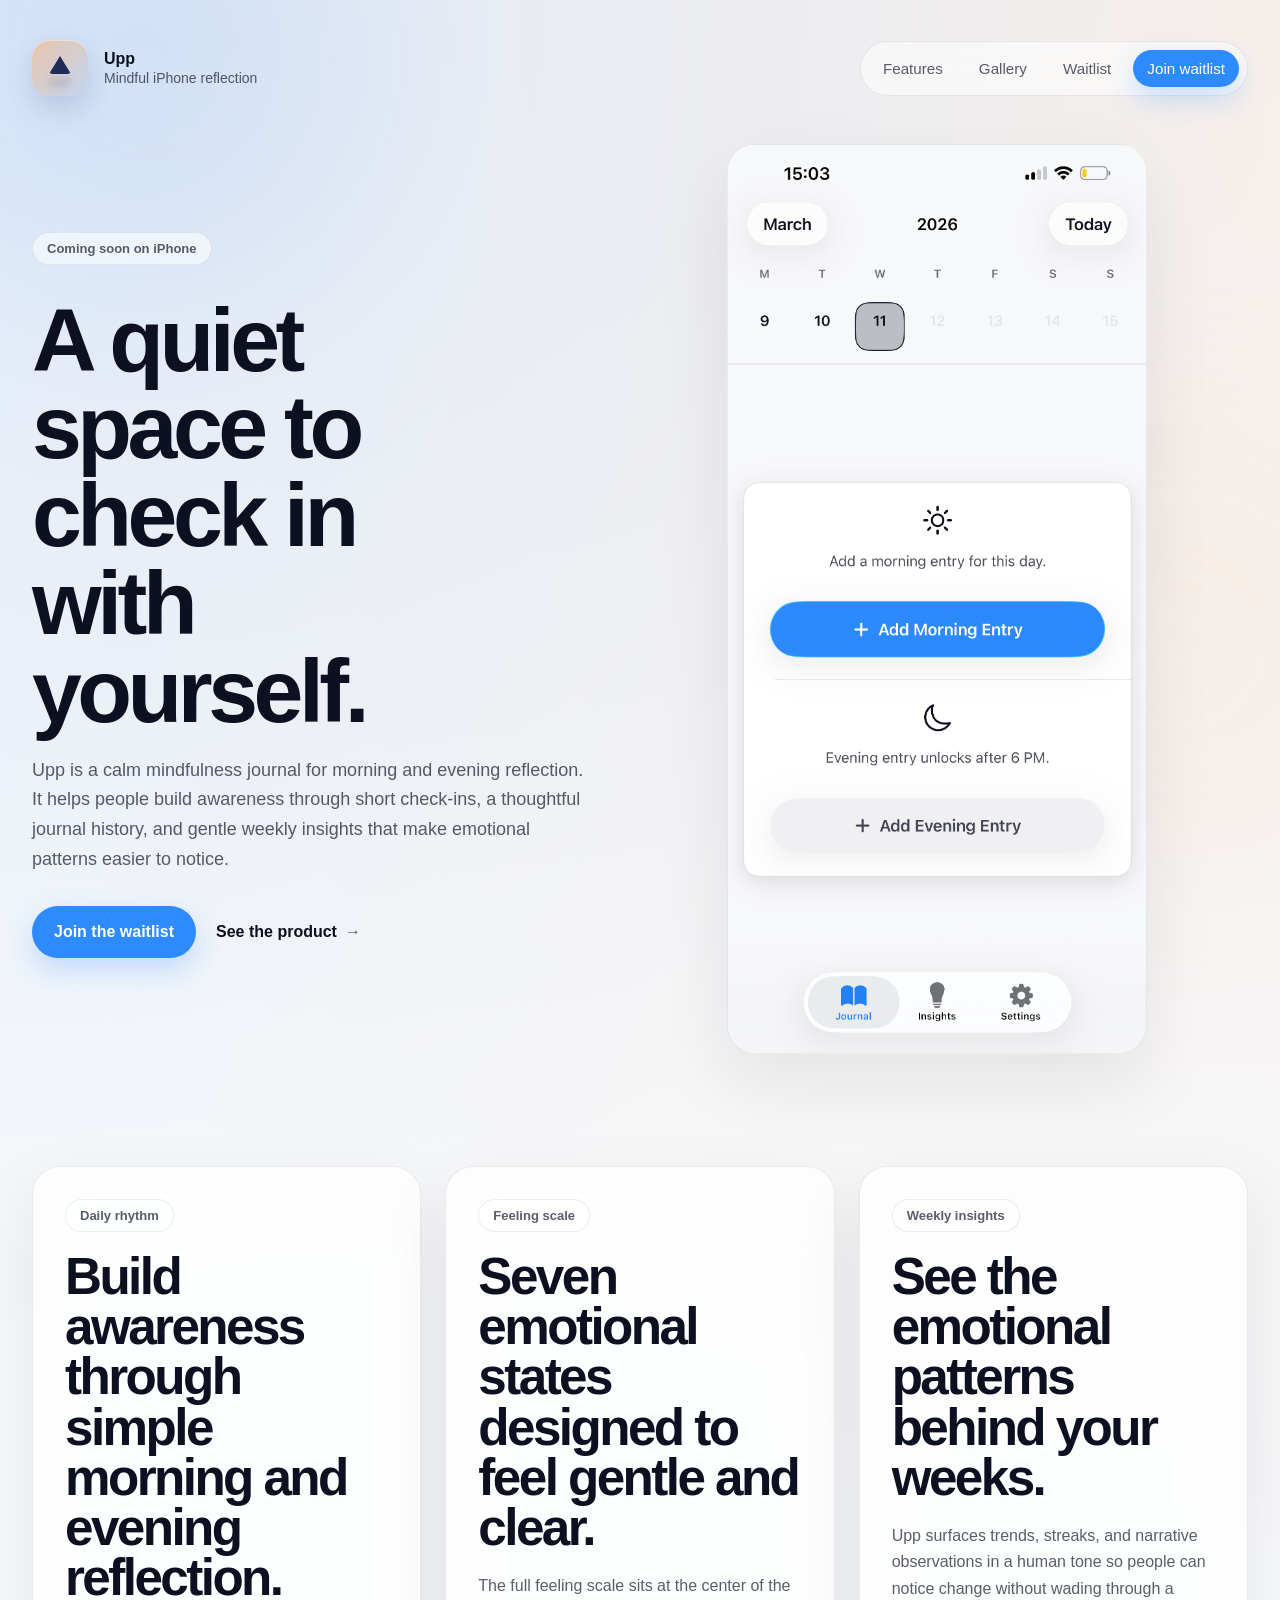
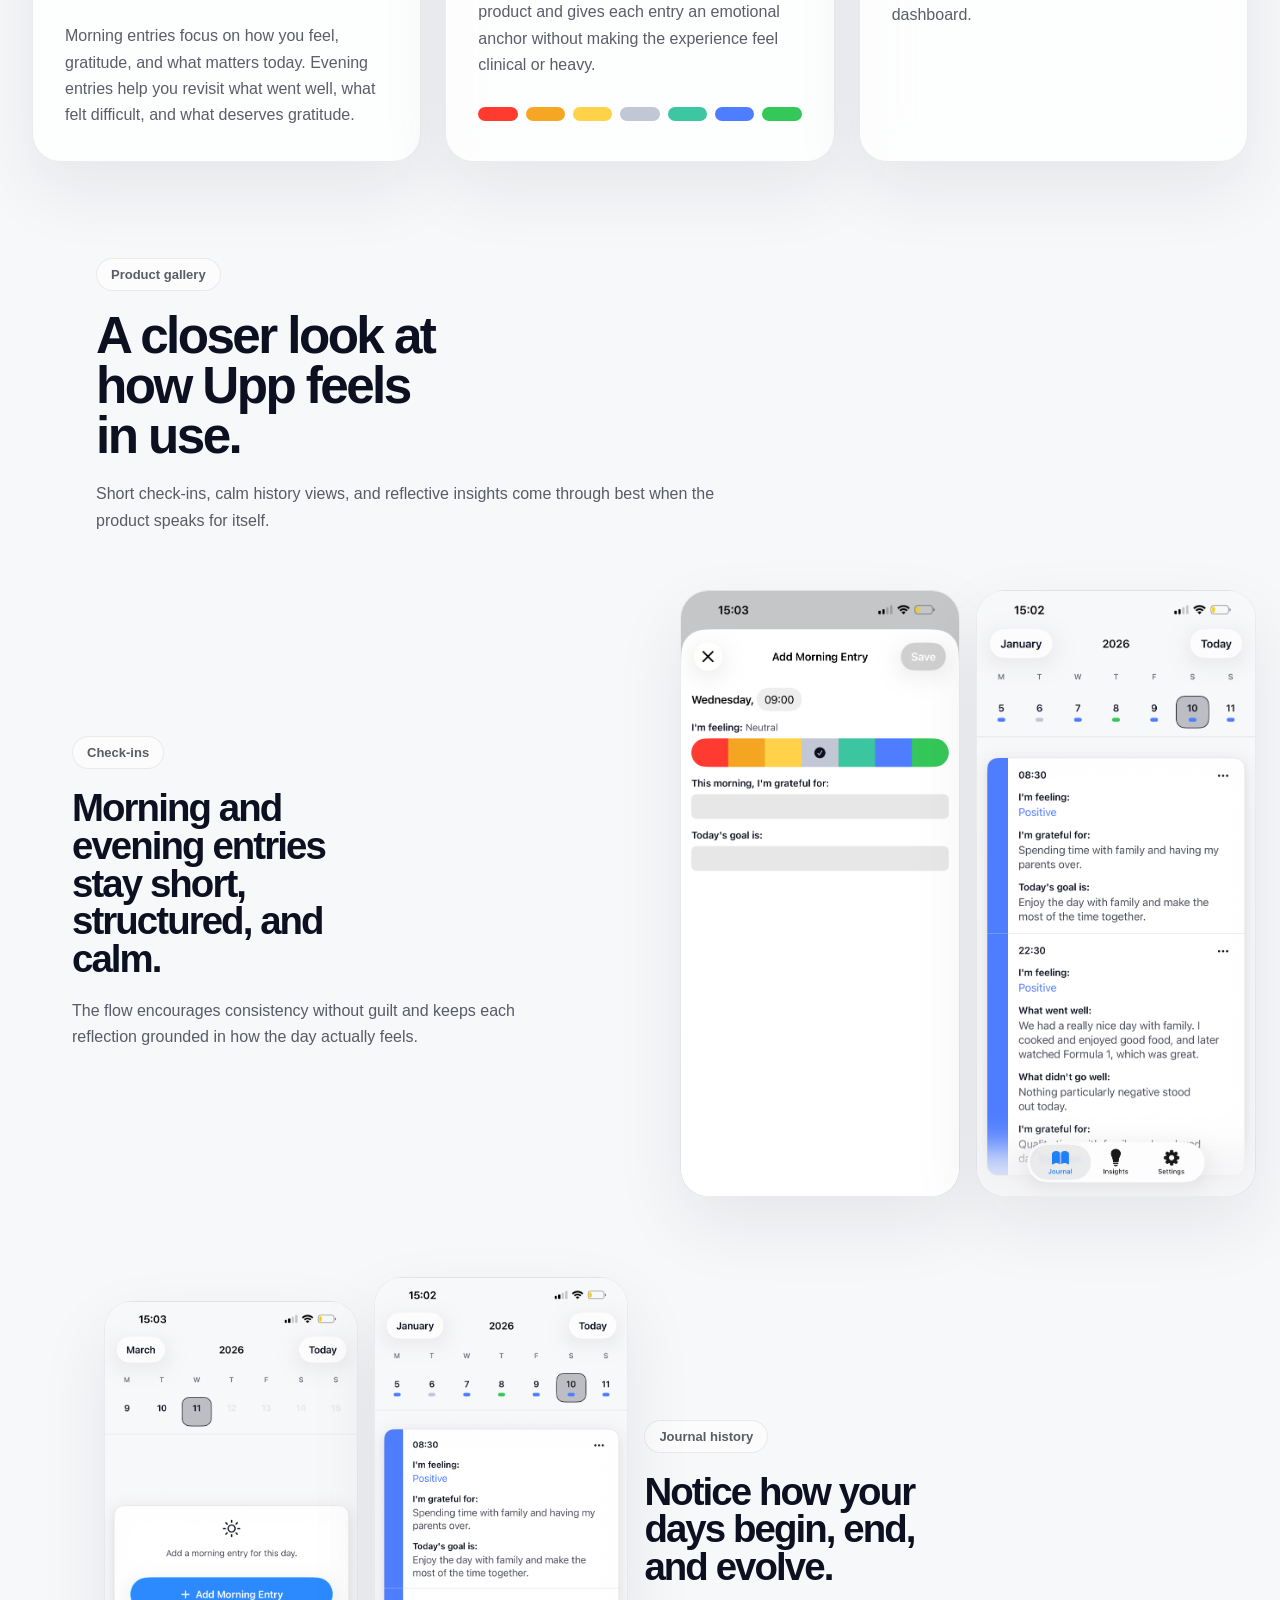
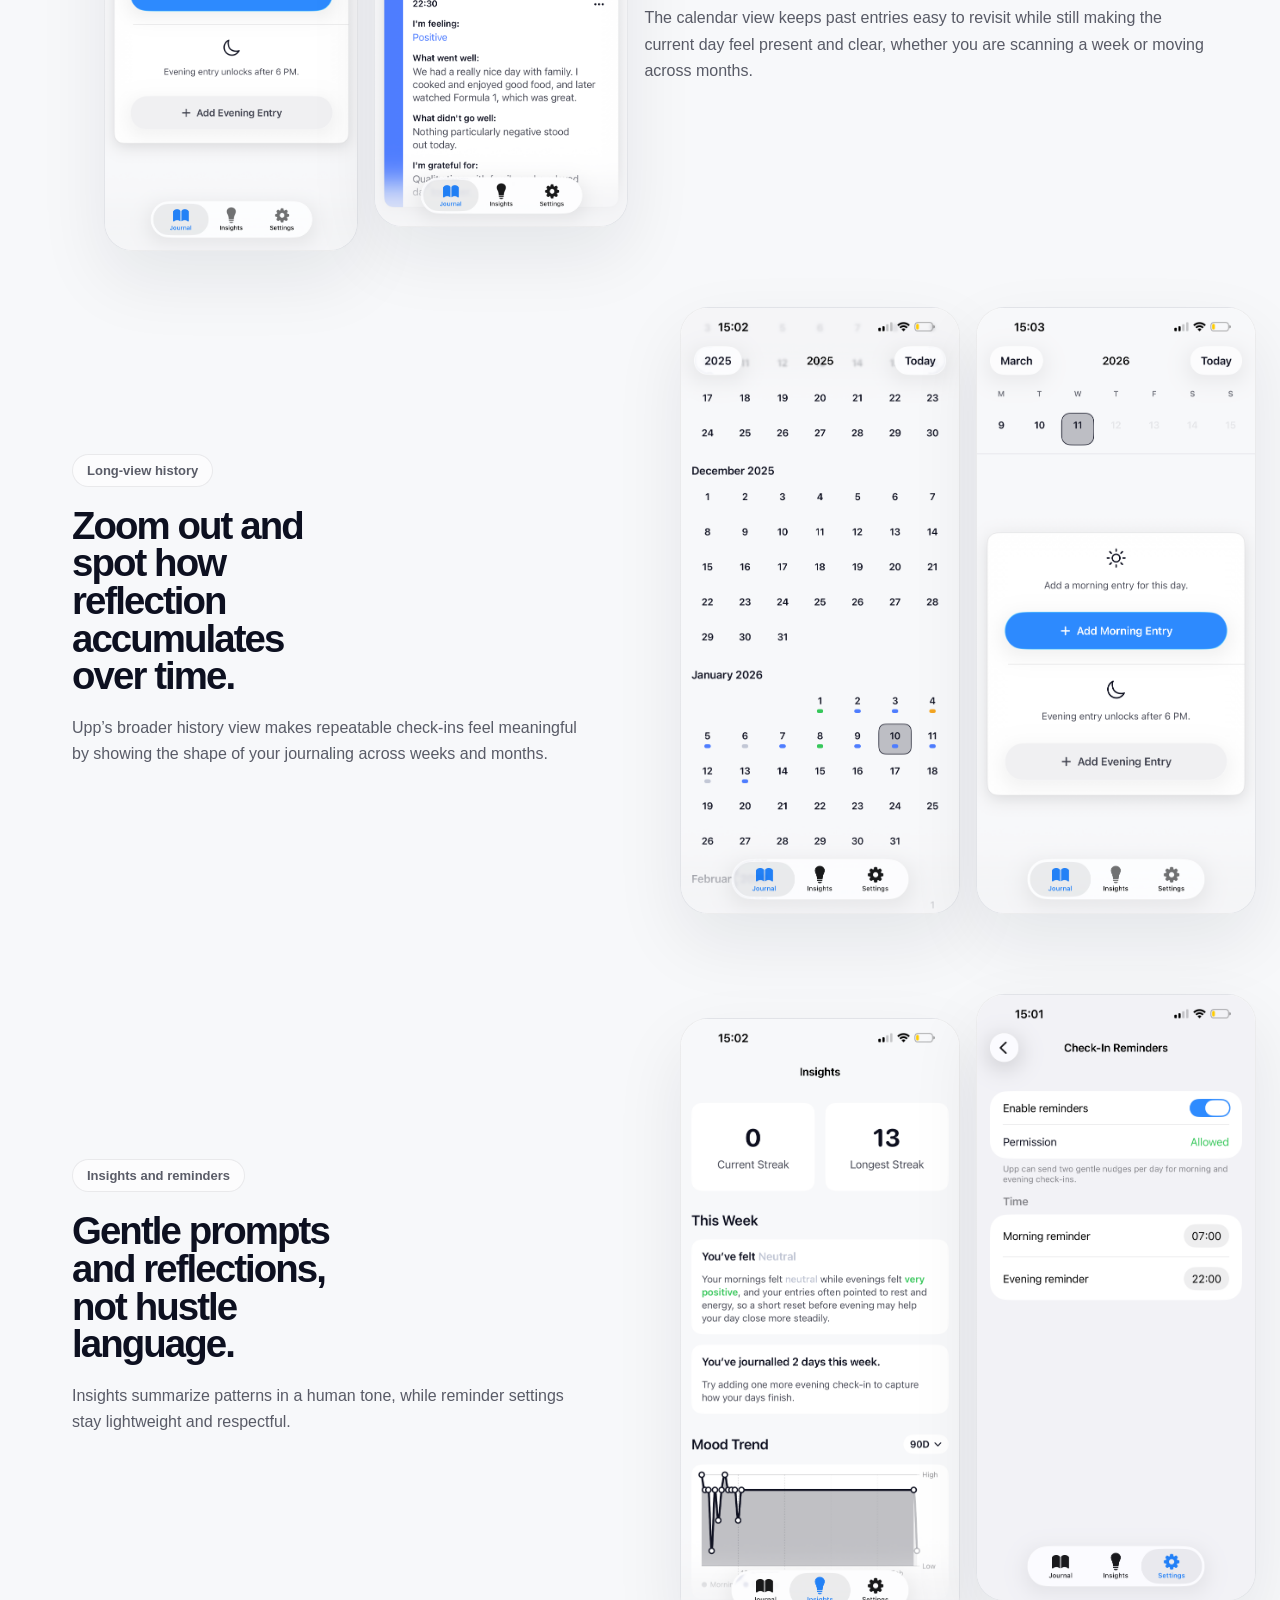
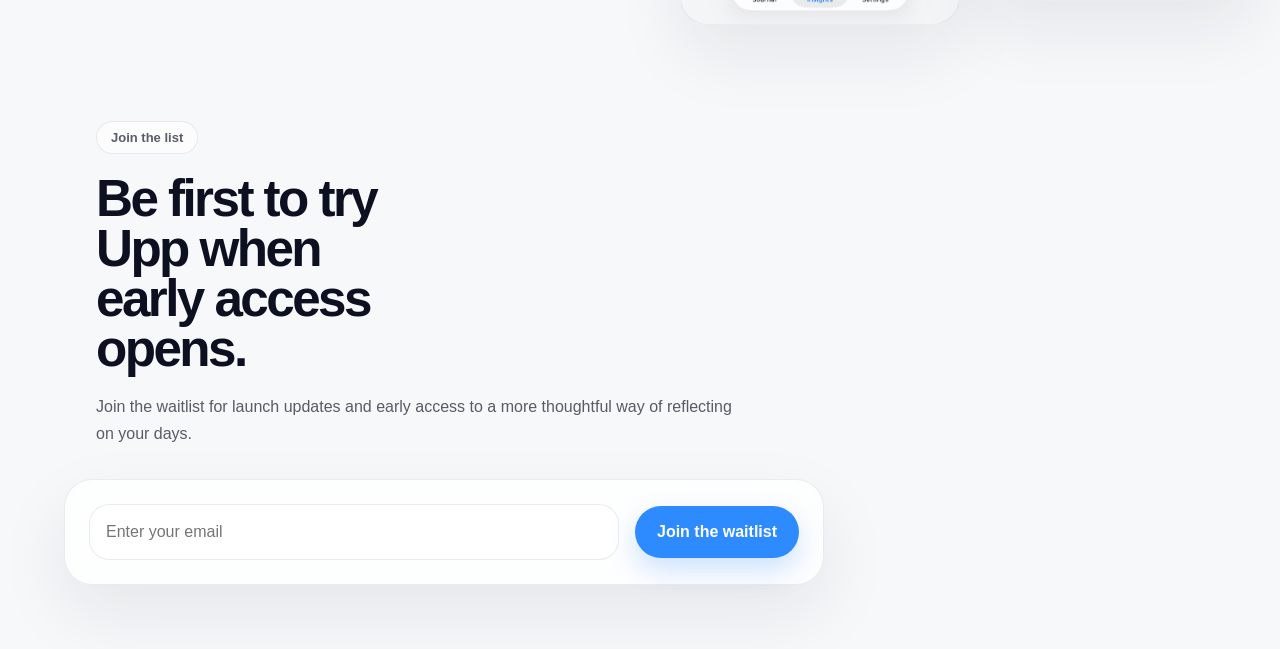
==== commit 93594b51: "Reorganize assets for screenshot theme pairs" ====
--- a/index.html
+++ b/index.html
@@ -8,7 +8,7 @@
       name="description"
       content="Upp is a calm iPhone app for morning and evening reflection, journal history, reminders, and weekly insights."
     />
-    <link rel="icon" type="image/svg+xml" href="./assets/favicon.svg" />
+    <link rel="icon" type="image/svg+xml" href="./assets/icons/favicon.svg" />
     <link rel="stylesheet" href="./styles.css" />
   </head>
   <body>
@@ -60,11 +60,11 @@
             <figure class="shot-frame shot-tall hero-shot">
               <picture>
                 <source
-                  srcset="./assets/journal-history-dark.png"
+                  srcset="./assets/screenshots/dark/journal-history.png"
                   media="(prefers-color-scheme: dark)"
                 />
                 <img
-                  src="./assets/journal-history-light.png"
+                  src="./assets/screenshots/light/journal-history.png"
                   alt="Upp journal history screen"
                 />
               </picture>
@@ -135,13 +135,13 @@
             <div class="gallery-visuals">
               <figure class="shot-frame shot-tall shot-light">
                 <img
-                  src="./assets/checkin-light.png"
+                  src="./assets/screenshots/light/checkin.png"
                   alt="Upp light mode morning check-in screen"
                 />
               </figure>
               <figure class="shot-frame shot-tall shot-light">
                 <img
-                  src="./assets/journal-entry-light.png"
+                  src="./assets/screenshots/light/journal-entry.png"
                   alt="Upp journal day detail with morning and evening entries"
                 />
               </figure>
@@ -152,13 +152,13 @@
             <div class="gallery-visuals gallery-visuals-wide">
               <figure class="shot-frame shot-tall shot-light">
                 <img
-                  src="./assets/journal-history-light.png"
+                  src="./assets/screenshots/light/journal-history.png"
                   alt="Upp journal history calendar screen"
                 />
               </figure>
               <figure class="shot-frame shot-tall shot-light">
                 <img
-                  src="./assets/journal-entry-light.png"
+                  src="./assets/screenshots/light/journal-entry.png"
                   alt="Upp journal day detail with morning and evening entries"
                 />
               </figure>
@@ -187,15 +187,21 @@
             <div class="gallery-visuals">
               <figure class="shot-frame shot-tall shot-light">
                 <img
-                  src="./assets/journal-history-year-light.png"
+                  src="./assets/screenshots/light/journal-history-year.png"
                   alt="Upp extended journal history view across multiple months"
                 />
               </figure>
-              <figure class="shot-frame shot-tall shot-dark">
-                <img
-                  src="./assets/journal-history-dark.png"
-                  alt="Upp dark mode journal history screen"
-                />
+              <figure class="shot-frame shot-tall hero-shot">
+                <picture>
+                  <source
+                    srcset="./assets/screenshots/dark/journal-history.png"
+                    media="(prefers-color-scheme: dark)"
+                  />
+                  <img
+                    src="./assets/screenshots/light/journal-history.png"
+                    alt="Upp journal history screen"
+                  />
+                </picture>
               </figure>
             </div>
           </div>
@@ -212,13 +218,13 @@
             <div class="gallery-visuals gallery-visuals-wide">
               <figure class="shot-frame shot-tall shot-light">
                 <img
-                  src="./assets/insights-light.png"
+                  src="./assets/screenshots/light/insights.png"
                   alt="Upp insights screen with streaks and mood trend"
                 />
               </figure>
               <figure class="shot-frame shot-tall shot-light">
                 <img
-                  src="./assets/reminders-light.png"
+                  src="./assets/screenshots/light/reminders.png"
                   alt="Upp reminders settings screen"
                 />
               </figure>
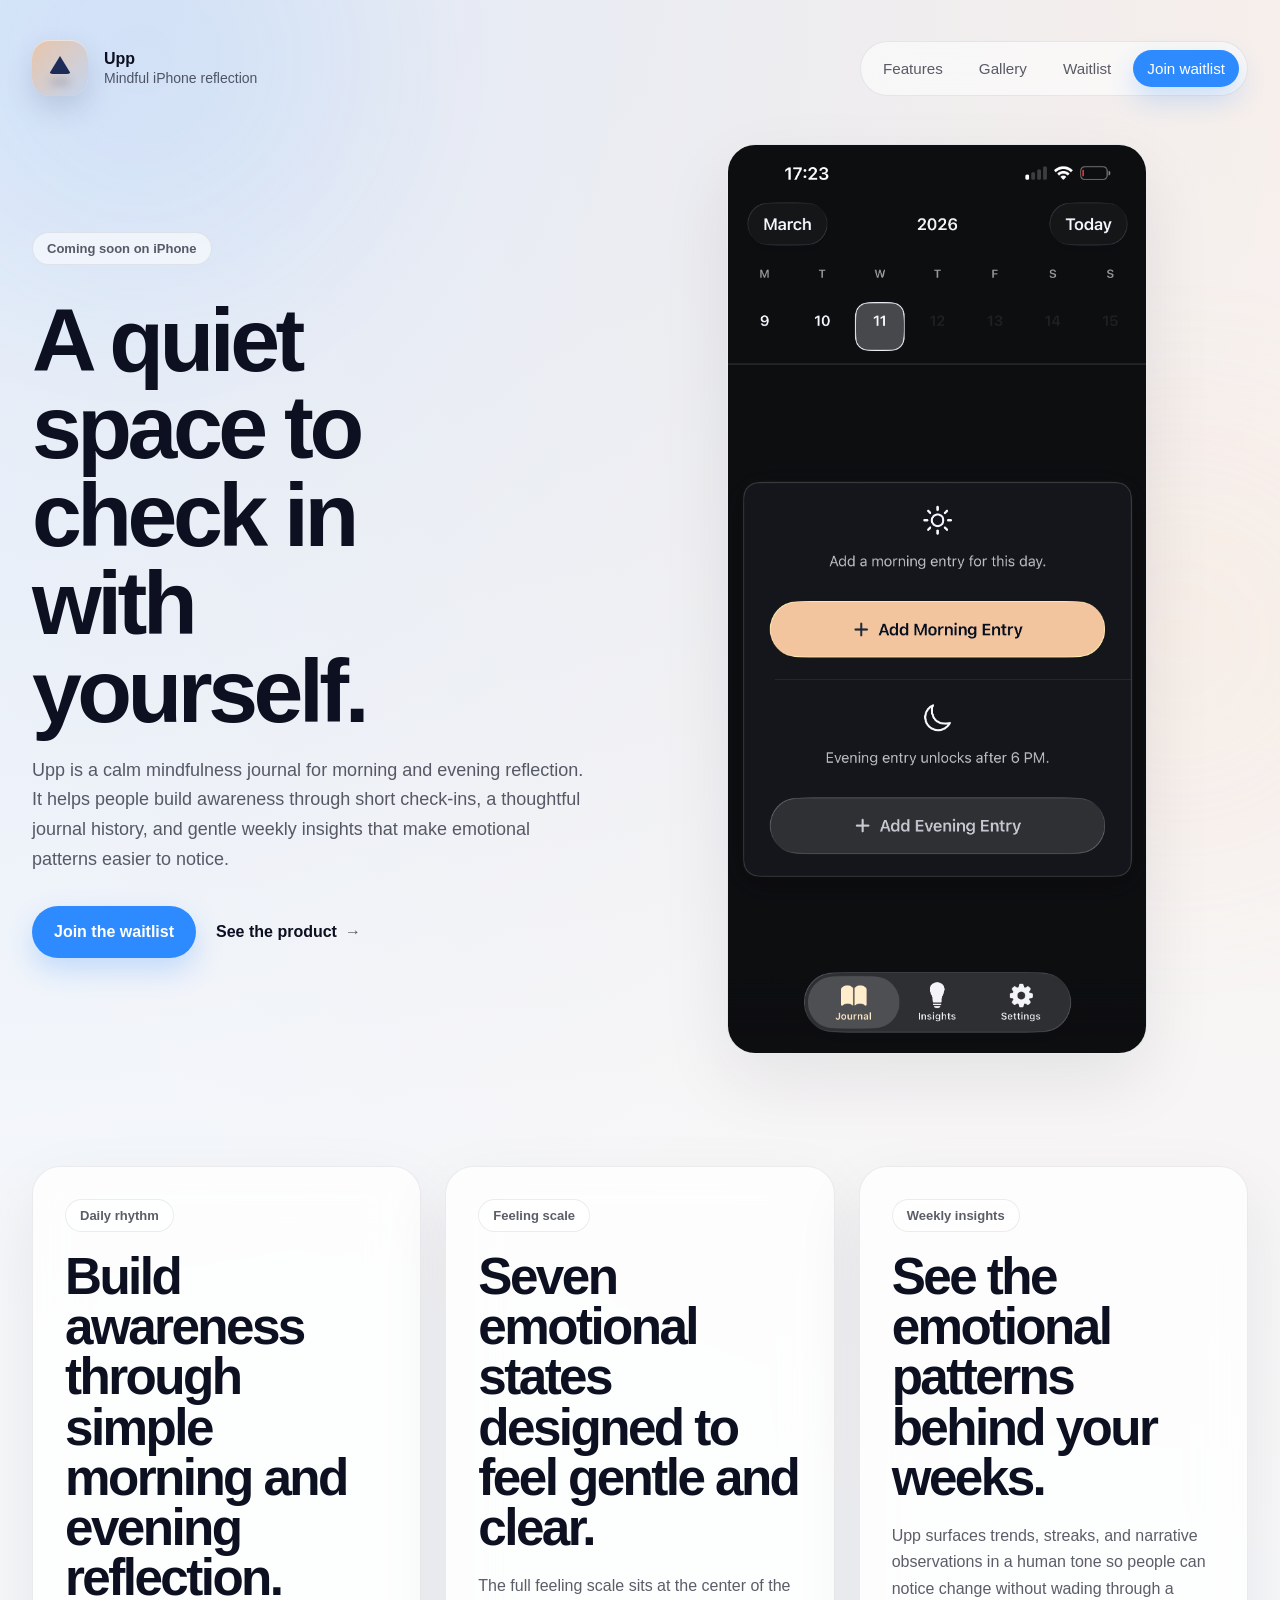
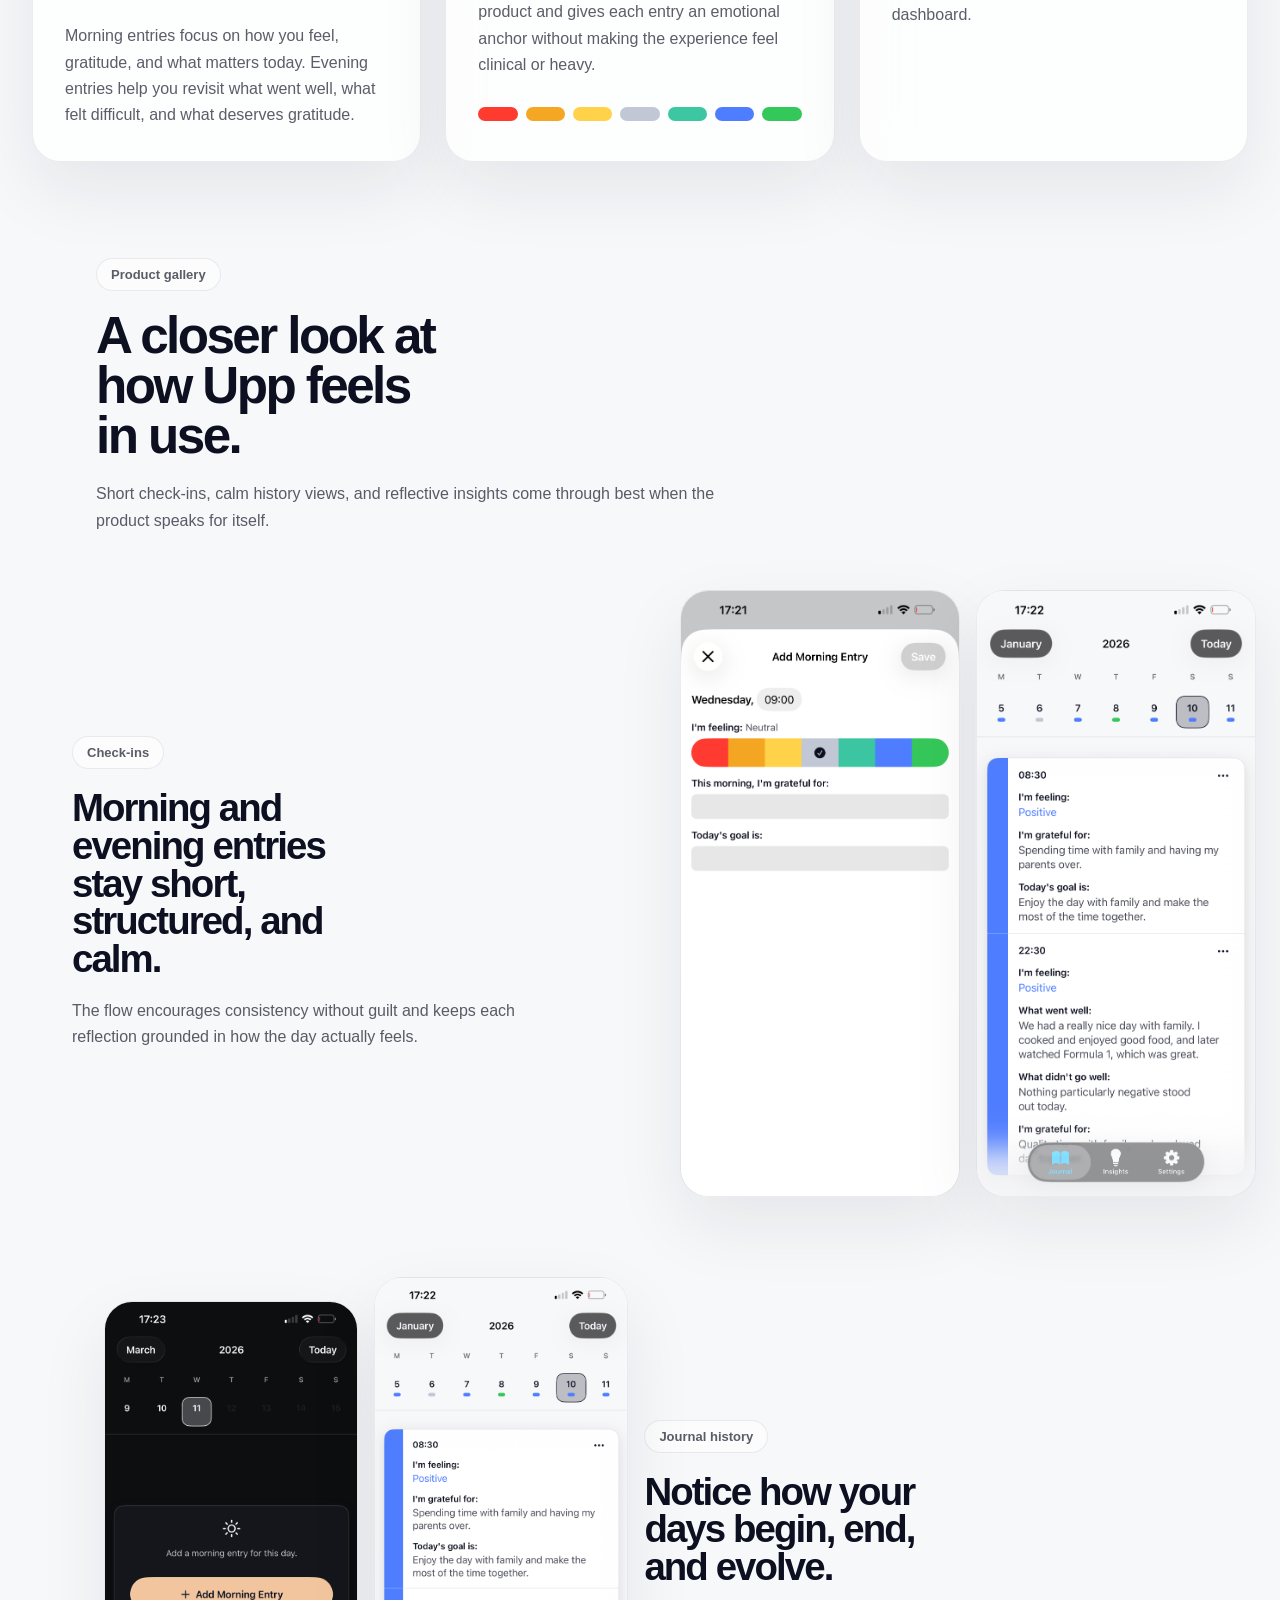
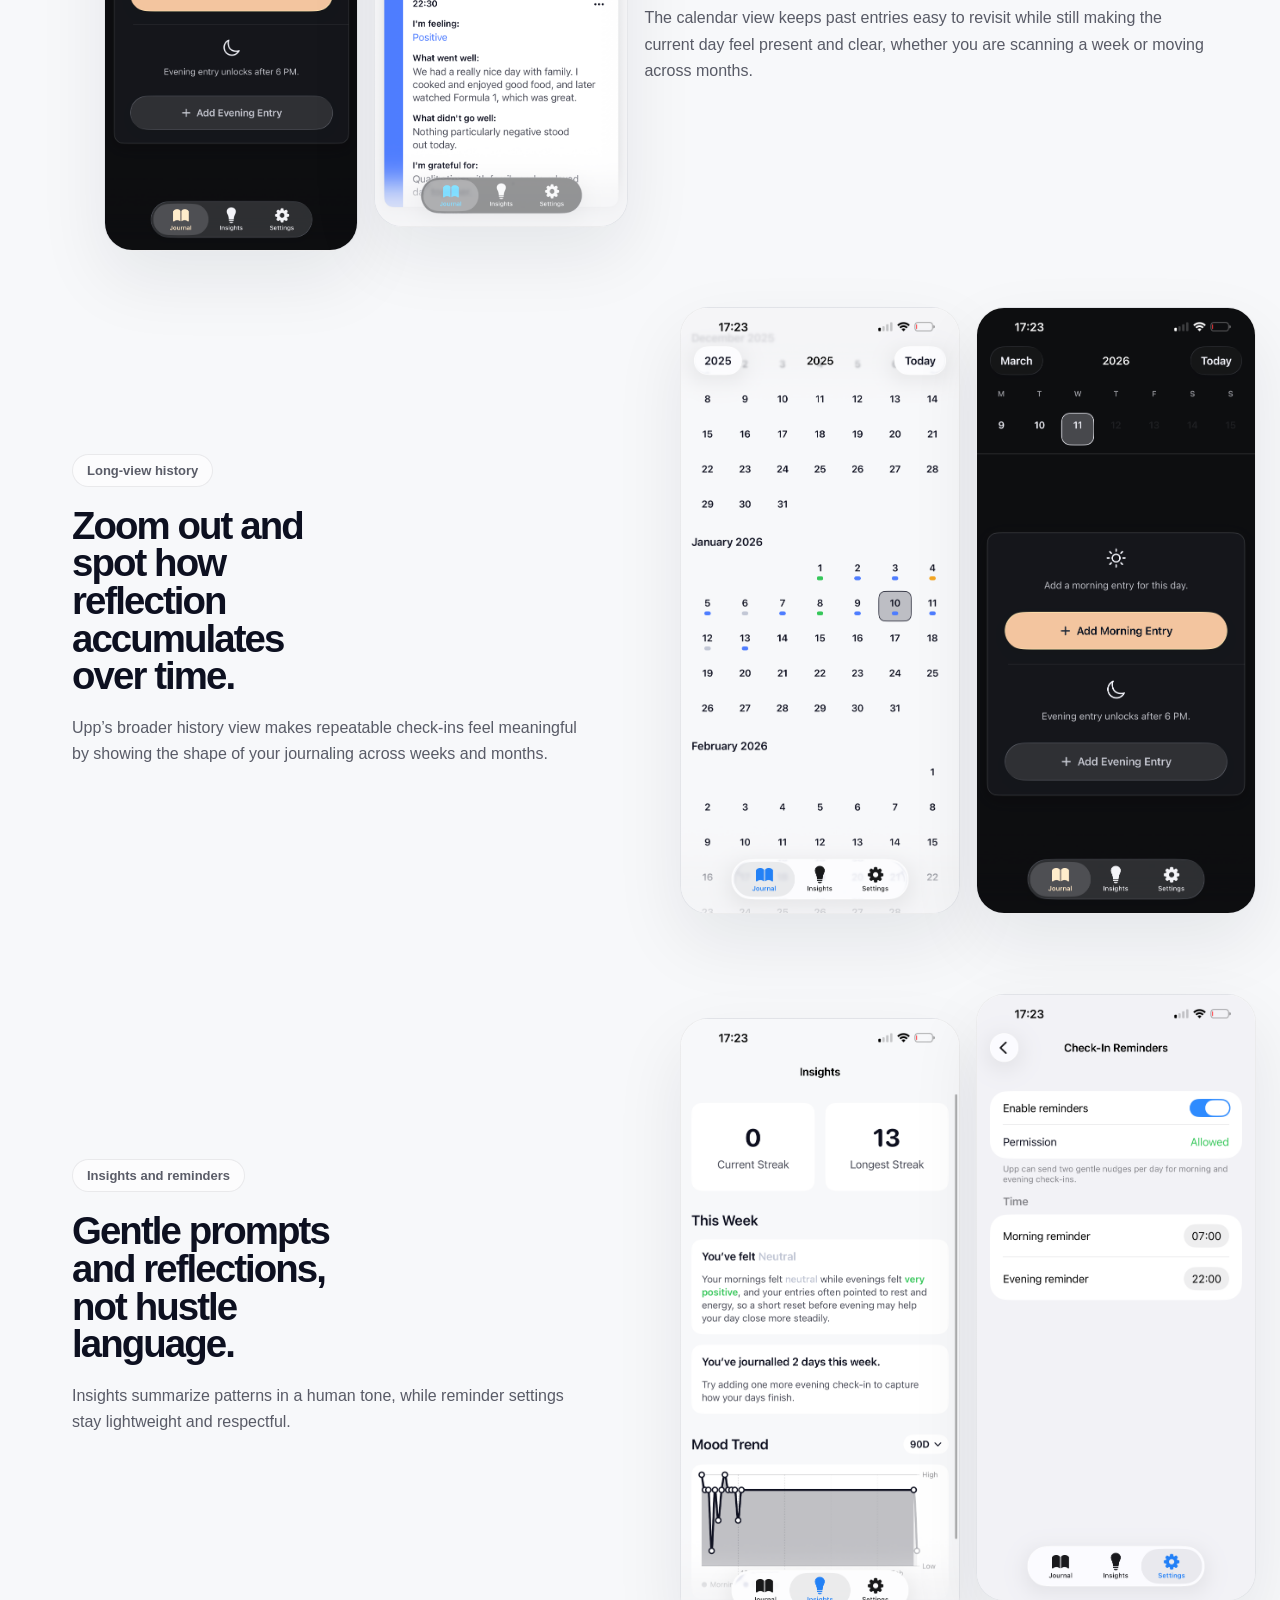
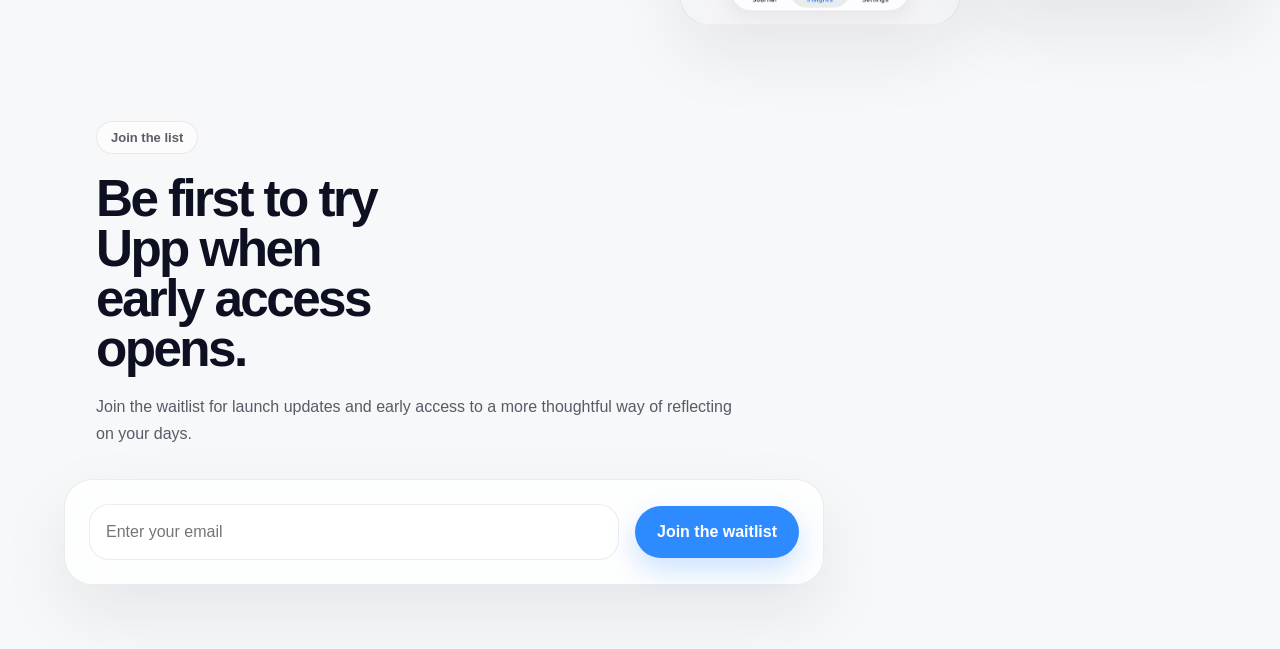
==== commit 75066211: "Use light dark screenshot pairs across site" ====
--- a/index.html
+++ b/index.html
@@ -134,16 +134,28 @@
             </div>
             <div class="gallery-visuals">
               <figure class="shot-frame shot-tall shot-light">
-                <img
-                  src="./assets/screenshots/light/checkin.png"
-                  alt="Upp light mode morning check-in screen"
-                />
-              </figure>
-              <figure class="shot-frame shot-tall shot-light">
-                <img
-                  src="./assets/screenshots/light/journal-entry.png"
-                  alt="Upp journal day detail with morning and evening entries"
-                />
+                <picture>
+                  <source
+                    srcset="./assets/screenshots/dark/checkin.png"
+                    media="(prefers-color-scheme: dark)"
+                  />
+                  <img
+                    src="./assets/screenshots/light/checkin.png"
+                    alt="Upp morning check-in screen"
+                  />
+                </picture>
+              </figure>
+              <figure class="shot-frame shot-tall shot-light">
+                <picture>
+                  <source
+                    srcset="./assets/screenshots/dark/journal-entry.png"
+                    media="(prefers-color-scheme: dark)"
+                  />
+                  <img
+                    src="./assets/screenshots/light/journal-entry.png"
+                    alt="Upp journal day detail with morning and evening entries"
+                  />
+                </picture>
               </figure>
             </div>
           </div>
@@ -151,16 +163,28 @@
           <div class="gallery-row">
             <div class="gallery-visuals gallery-visuals-wide">
               <figure class="shot-frame shot-tall shot-light">
-                <img
-                  src="./assets/screenshots/light/journal-history.png"
-                  alt="Upp journal history calendar screen"
-                />
-              </figure>
-              <figure class="shot-frame shot-tall shot-light">
-                <img
-                  src="./assets/screenshots/light/journal-entry.png"
-                  alt="Upp journal day detail with morning and evening entries"
-                />
+                <picture>
+                  <source
+                    srcset="./assets/screenshots/dark/journal-history.png"
+                    media="(prefers-color-scheme: dark)"
+                  />
+                  <img
+                    src="./assets/screenshots/light/journal-history.png"
+                    alt="Upp journal history calendar screen"
+                  />
+                </picture>
+              </figure>
+              <figure class="shot-frame shot-tall shot-light">
+                <picture>
+                  <source
+                    srcset="./assets/screenshots/dark/journal-entry.png"
+                    media="(prefers-color-scheme: dark)"
+                  />
+                  <img
+                    src="./assets/screenshots/light/journal-entry.png"
+                    alt="Upp journal day detail with morning and evening entries"
+                  />
+                </picture>
               </figure>
             </div>
             <div class="gallery-copy stack-md">
@@ -186,10 +210,16 @@
             </div>
             <div class="gallery-visuals">
               <figure class="shot-frame shot-tall shot-light">
-                <img
-                  src="./assets/screenshots/light/journal-history-year.png"
-                  alt="Upp extended journal history view across multiple months"
-                />
+                <picture>
+                  <source
+                    srcset="./assets/screenshots/dark/journal-history-year.png"
+                    media="(prefers-color-scheme: dark)"
+                  />
+                  <img
+                    src="./assets/screenshots/light/journal-history-year.png"
+                    alt="Upp extended journal history view across multiple months"
+                  />
+                </picture>
               </figure>
               <figure class="shot-frame shot-tall hero-shot">
                 <picture>
@@ -217,16 +247,28 @@
             </div>
             <div class="gallery-visuals gallery-visuals-wide">
               <figure class="shot-frame shot-tall shot-light">
-                <img
-                  src="./assets/screenshots/light/insights.png"
-                  alt="Upp insights screen with streaks and mood trend"
-                />
-              </figure>
-              <figure class="shot-frame shot-tall shot-light">
-                <img
-                  src="./assets/screenshots/light/reminders.png"
-                  alt="Upp reminders settings screen"
-                />
+                <picture>
+                  <source
+                    srcset="./assets/screenshots/dark/insights.png"
+                    media="(prefers-color-scheme: dark)"
+                  />
+                  <img
+                    src="./assets/screenshots/light/insights.png"
+                    alt="Upp insights screen with streaks and mood trend"
+                  />
+                </picture>
+              </figure>
+              <figure class="shot-frame shot-tall shot-light">
+                <picture>
+                  <source
+                    srcset="./assets/screenshots/dark/reminders.png"
+                    media="(prefers-color-scheme: dark)"
+                  />
+                  <img
+                    src="./assets/screenshots/light/reminders.png"
+                    alt="Upp reminders settings screen"
+                  />
+                </picture>
               </figure>
             </div>
           </div>
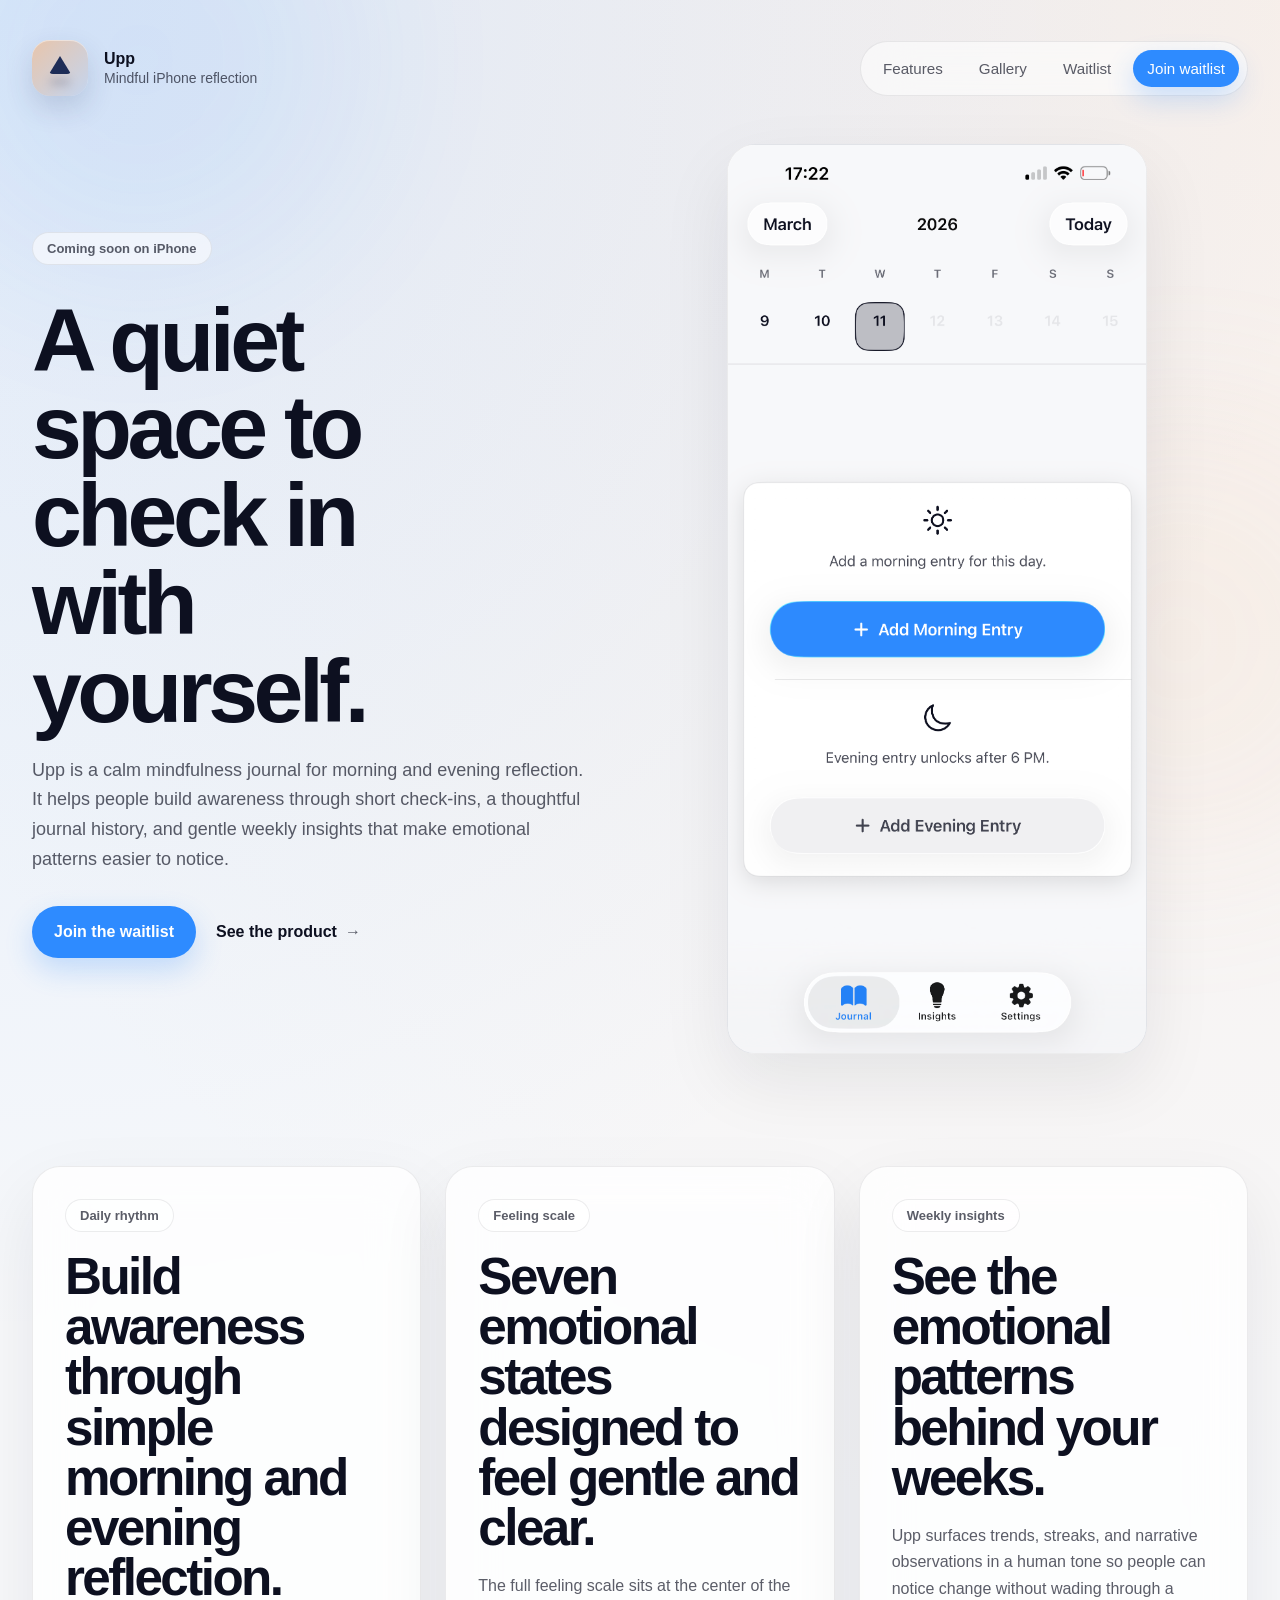
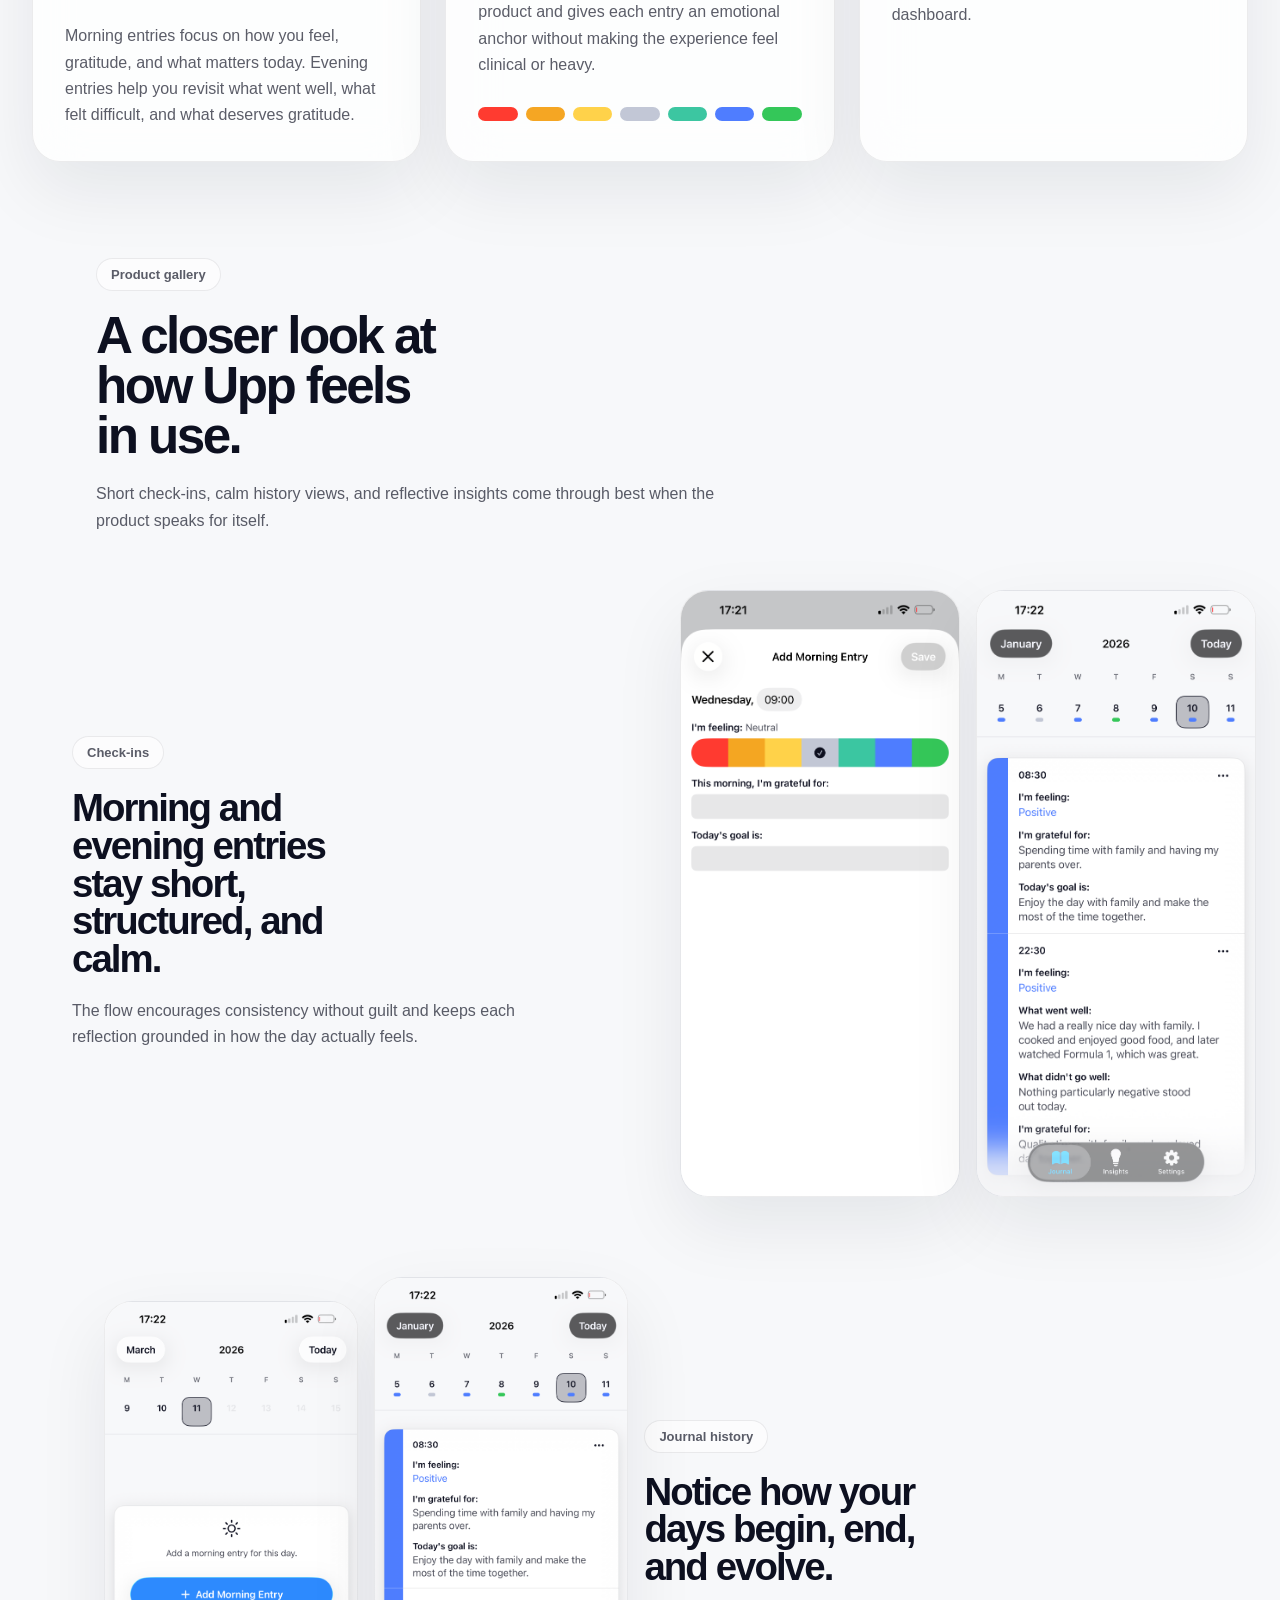
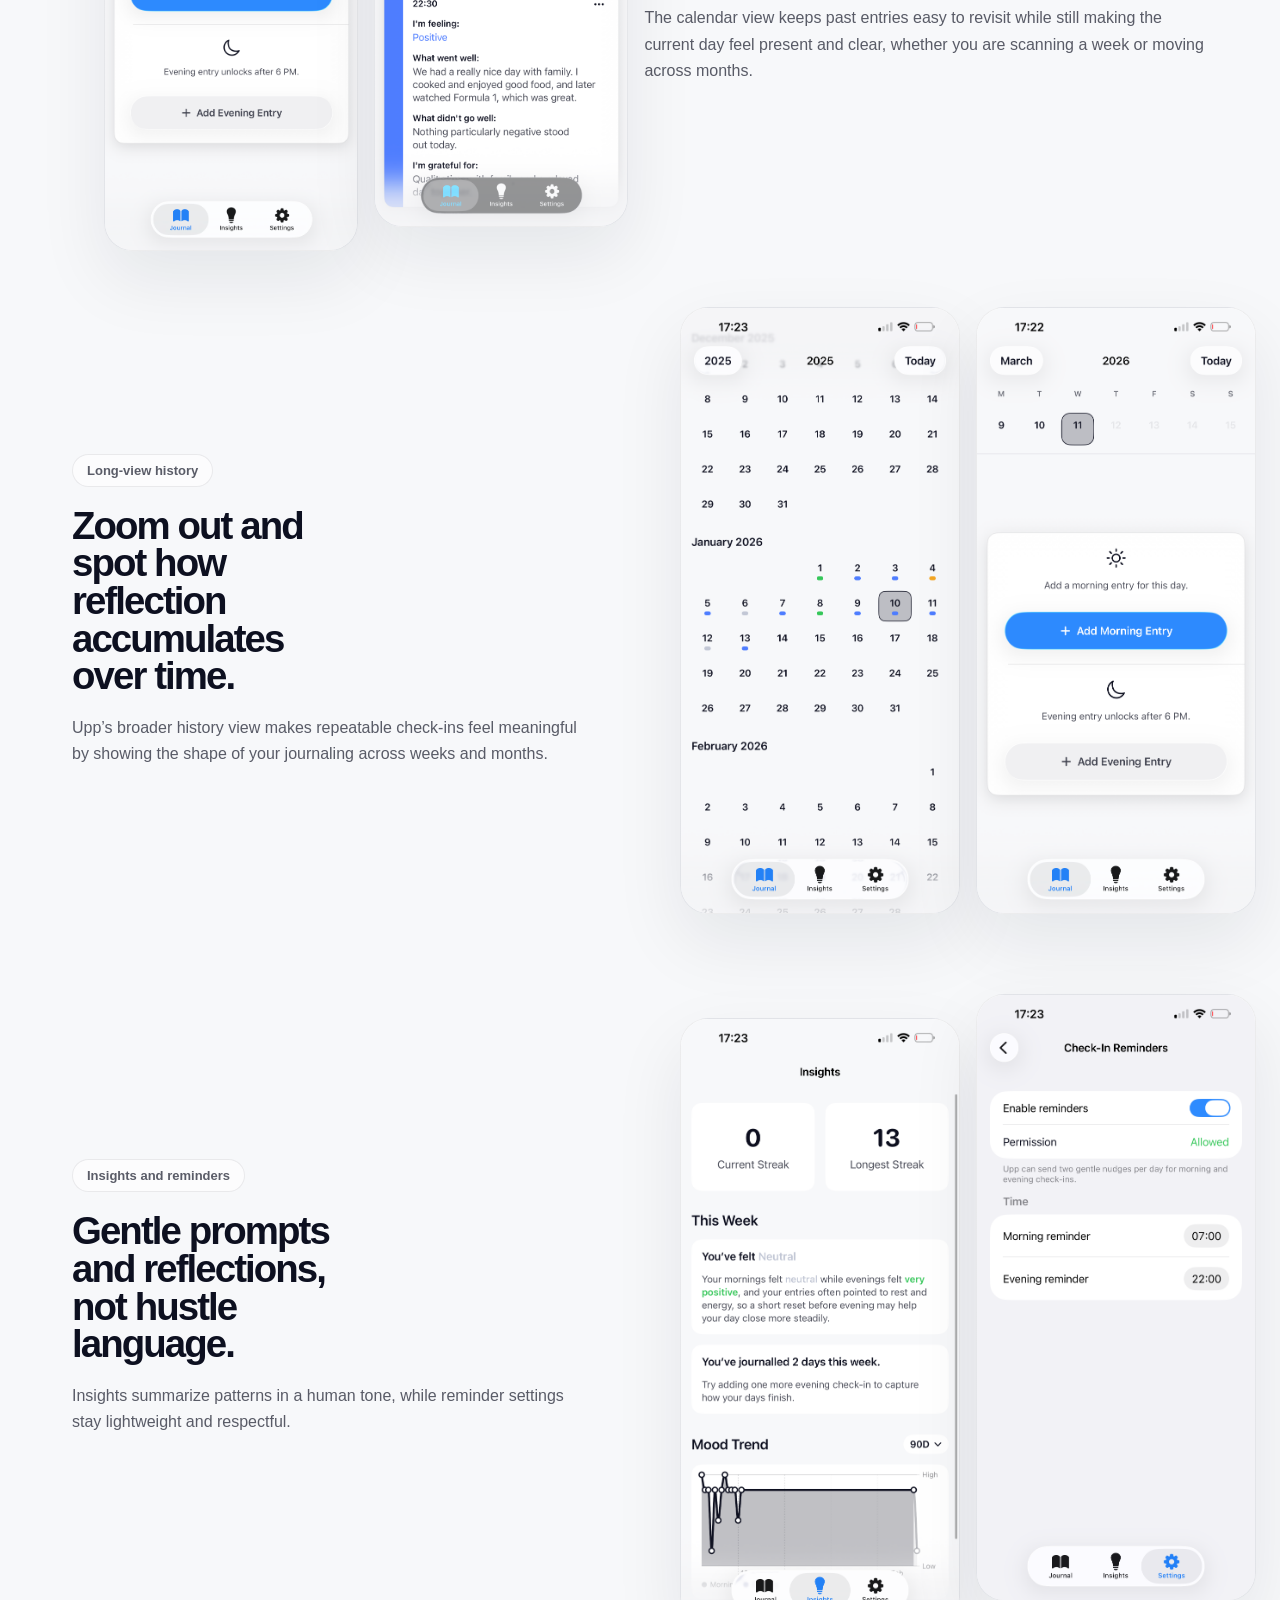
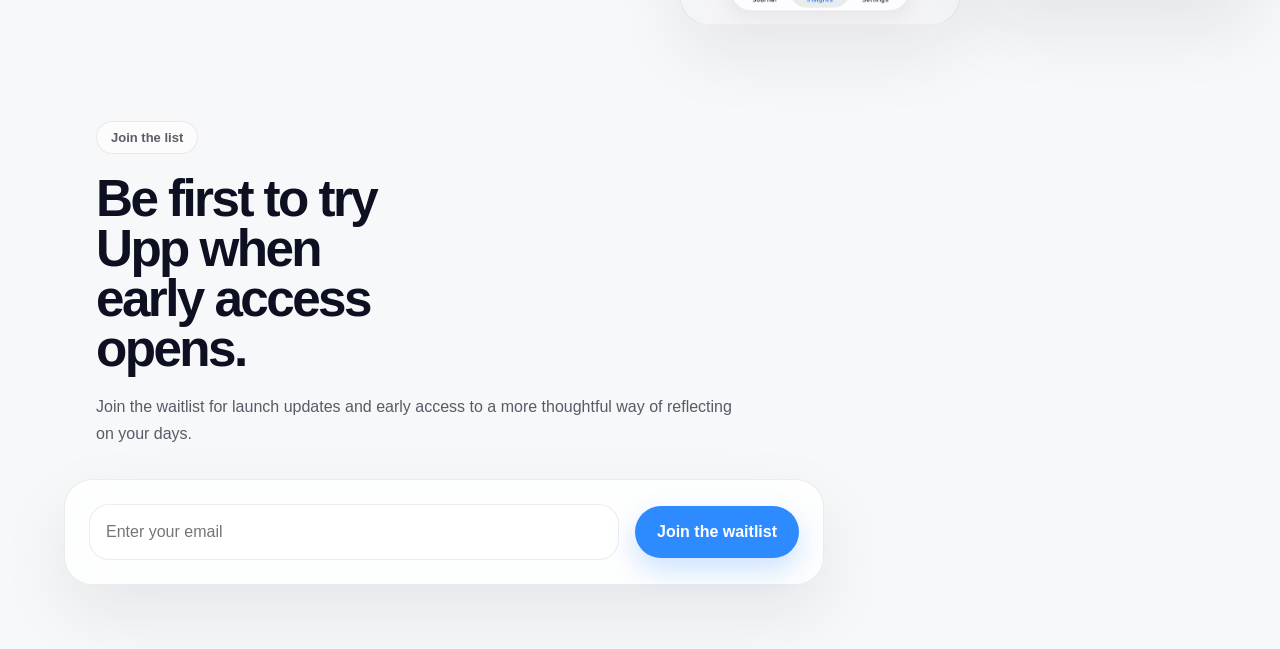
==== commit e07c1158: "Add Fathom analytics" ====
--- a/index.html
+++ b/index.html
@@ -8,6 +8,9 @@
       name="description"
       content="Upp is a calm iPhone app for morning and evening reflection, journal history, reminders, and weekly insights."
     />
+    <!-- Fathom - beautiful, simple website analytics -->
+    <script src="https://cdn.usefathom.com/script.js" data-site="CACSXELO" defer></script>
+    <!-- / Fathom -->
     <link rel="icon" type="image/svg+xml" href="./assets/icons/favicon.svg" />
     <link rel="stylesheet" href="./styles.css" />
   </head>
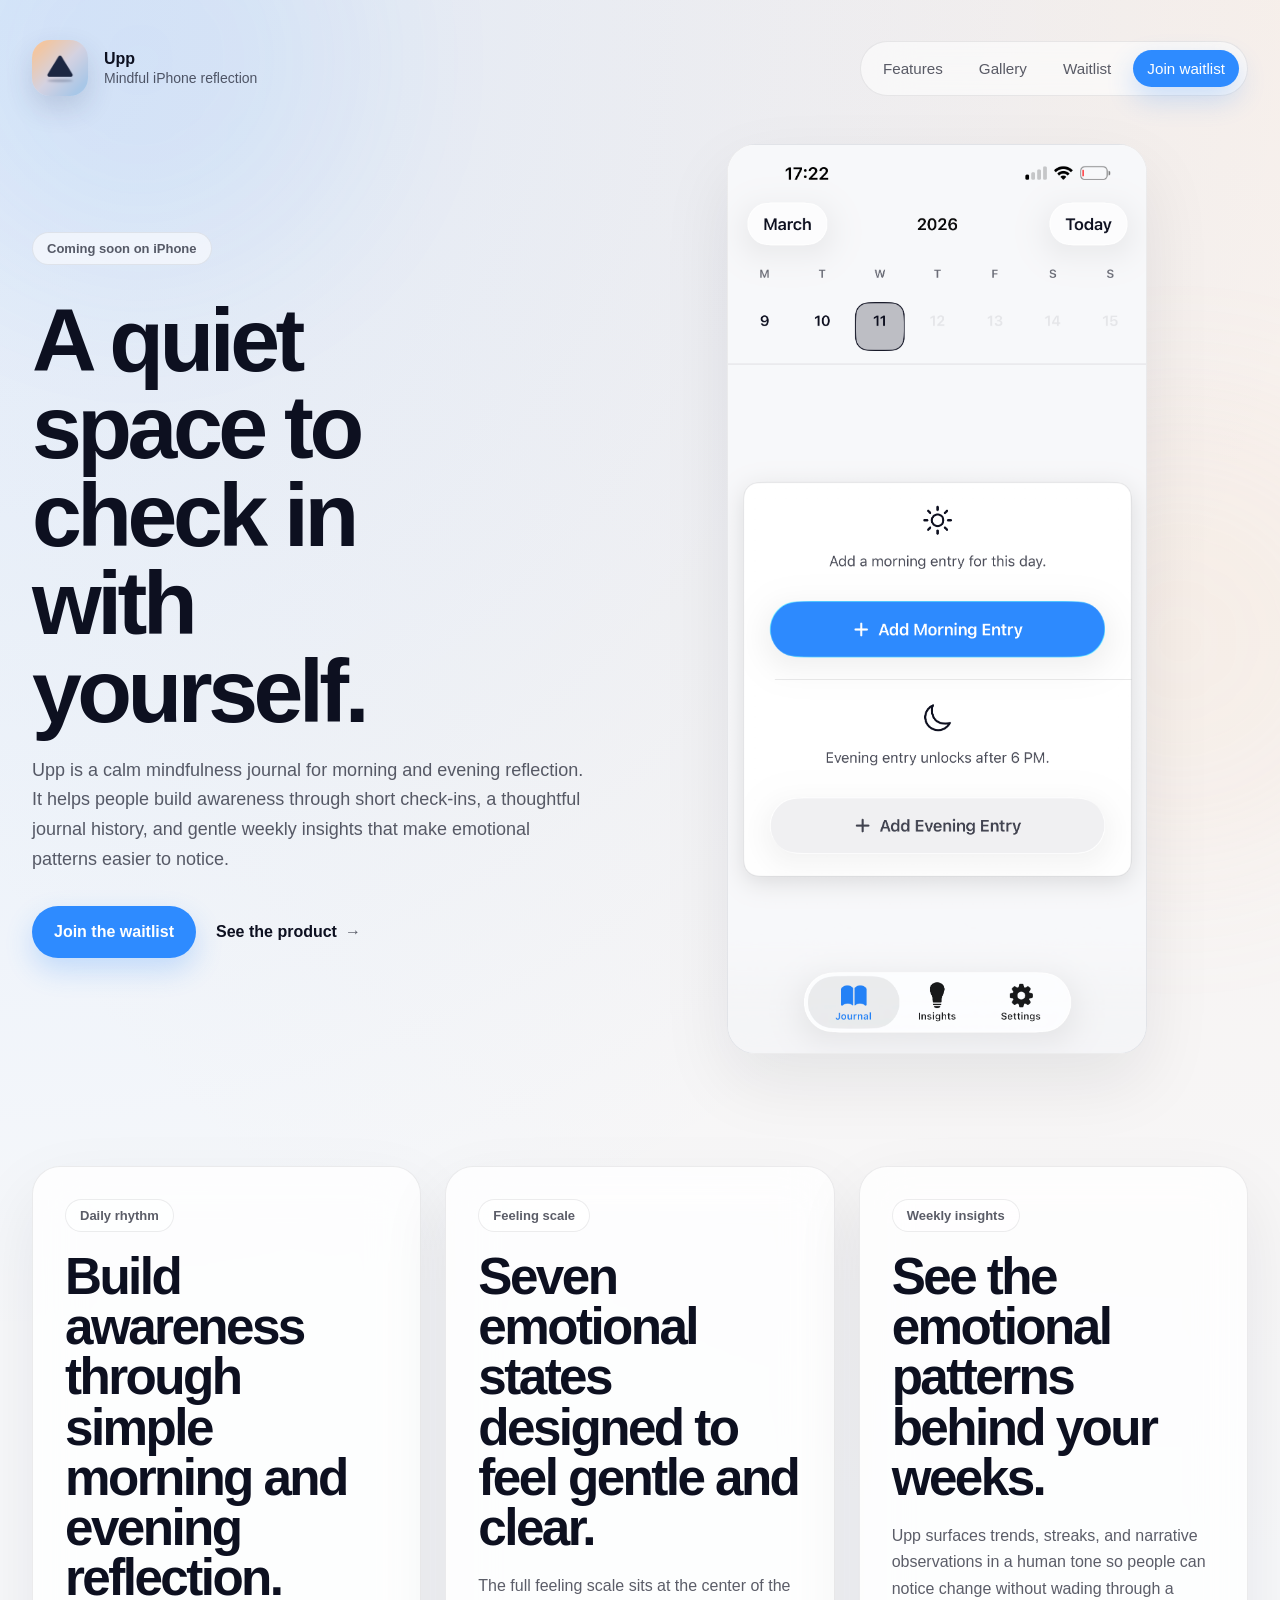
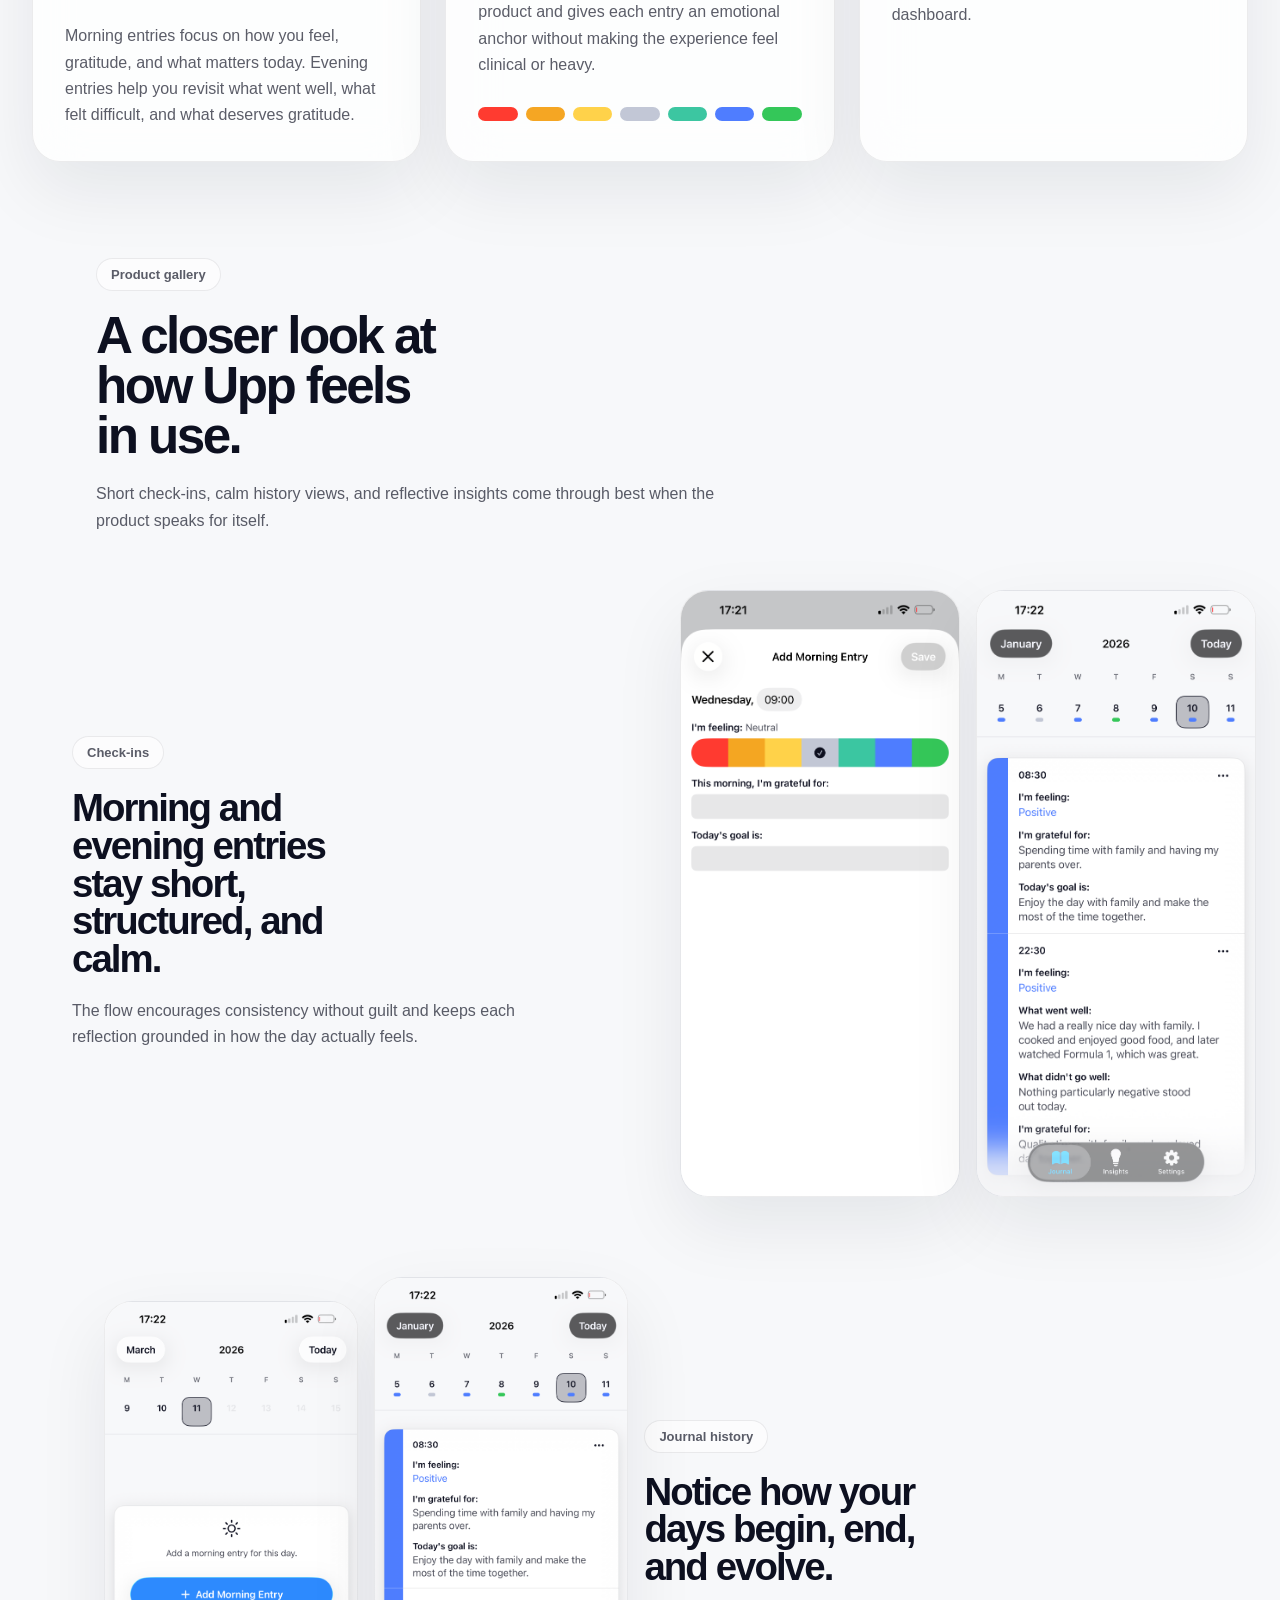
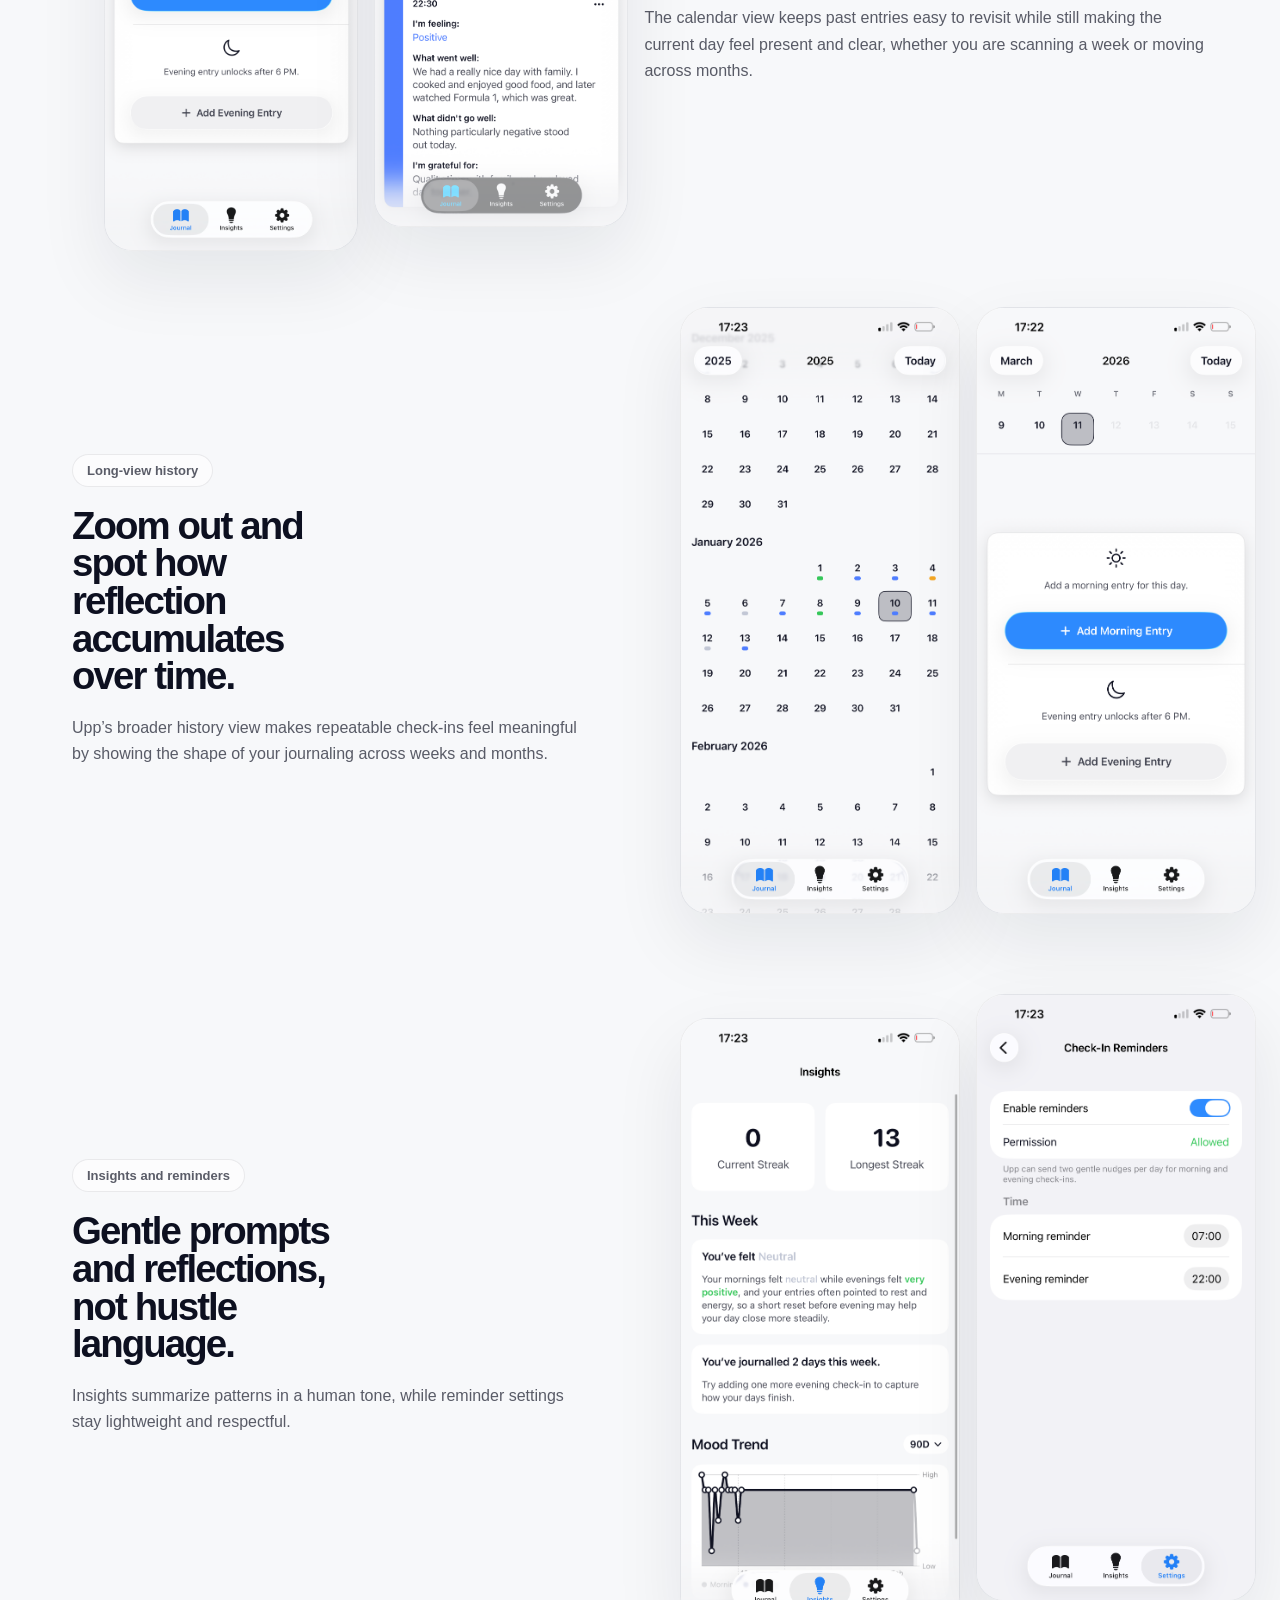
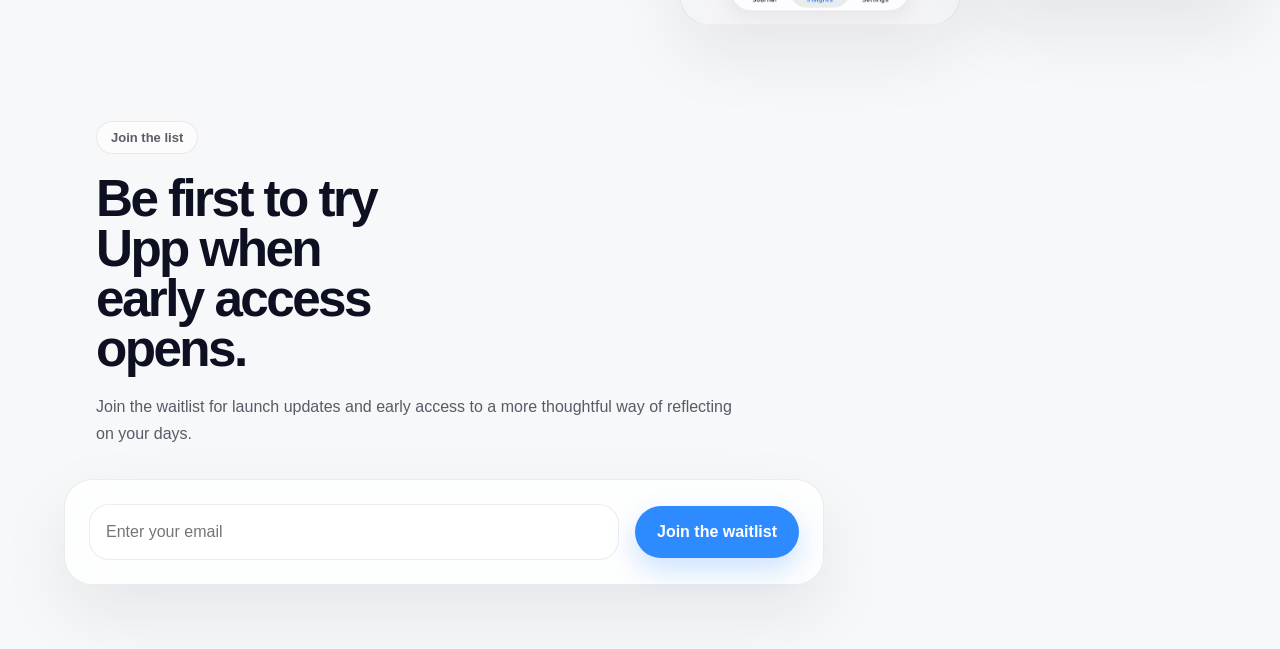
==== commit 03b1240d: "Use updated app icon assets" ====
--- a/index.html
+++ b/index.html
@@ -11,7 +11,8 @@
     <!-- Fathom - beautiful, simple website analytics -->
     <script src="https://cdn.usefathom.com/script.js" data-site="CACSXELO" defer></script>
     <!-- / Fathom -->
-    <link rel="icon" type="image/svg+xml" href="./assets/icons/favicon.svg" />
+    <link rel="icon" type="image/png" href="./assets/icons/favicon.png" />
+    <link rel="apple-touch-icon" href="./assets/icons/upp-icon.png" />
     <link rel="stylesheet" href="./styles.css" />
   </head>
   <body>
@@ -21,10 +22,12 @@
     <div class="page-shell">
       <header class="site-header">
         <a class="brand" href="#top" aria-label="Upp home">
-          <span class="brand-mark" aria-hidden="true">
-            <span class="brand-triangle"></span>
-            <span class="brand-shadow"></span>
-          </span>
+          <img
+            class="brand-mark"
+            src="./assets/icons/upp-icon.png"
+            alt=""
+            aria-hidden="true"
+          />
           <span class="brand-copy">
             <strong>Upp</strong>
             <span>Mindful iPhone reflection</span>
@@ -35,7 +38,7 @@
           <a href="#features">Features</a>
           <a href="#gallery">Gallery</a>
           <a href="#waitlist">Waitlist</a>
-          <a class="header-cta" href="#waitlist">Join waitlist</a>
+          <a class="header-cta" href="#waitlist" data-fathom-event="header_waitlist_click">Join waitlist</a>
         </nav>
       </header>
 
@@ -54,8 +57,8 @@
             </div>
 
             <div class="hero-actions">
-              <a class="primary-button" href="#waitlist">Join the waitlist</a>
-              <a class="hero-link" href="#gallery">See the product</a>
+              <a class="primary-button" href="#waitlist" data-fathom-event="hero_waitlist_click">Join the waitlist</a>
+              <a class="hero-link" href="#gallery" data-fathom-event="hero_gallery_click">See the product</a>
             </div>
           </div>
 
@@ -313,7 +316,7 @@
                 autocomplete="email"
                 required
               />
-              <button type="submit">Join the waitlist</button>
+              <button type="submit" data-fathom-event="waitlist_submit_click">Join the waitlist</button>
             </div>
           </form>
 
--- a/styles.css
+++ b/styles.css
@@ -122,37 +122,12 @@
 }
 
 .brand-mark {
-  position: relative;
-  display: inline-flex;
-  align-items: center;
-  justify-content: center;
+  display: block;
   width: 56px;
   height: 56px;
   border-radius: 18px;
-  background: linear-gradient(135deg, #e8c5ab 0%, #c4d5ef 100%);
-  box-shadow:
-    inset 0 1px 0 rgba(255, 255, 255, 0.45),
-    0 12px 28px rgba(38, 54, 101, 0.16);
-}
-
-.brand-triangle {
-  width: 0;
-  height: 0;
-  border-left: 11px solid transparent;
-  border-right: 11px solid transparent;
-  border-bottom: 18px solid #1e2d57;
-  border-radius: 4px;
-  transform: translateY(-3px);
-}
-
-.brand-shadow {
-  position: absolute;
-  bottom: 11px;
-  width: 20px;
-  height: 6px;
-  border-radius: 999px;
-  background: rgba(30, 45, 87, 0.22);
-  filter: blur(4px);
+  object-fit: cover;
+  box-shadow: 0 12px 28px rgba(38, 54, 101, 0.16);
 }
 
 .brand-copy {
